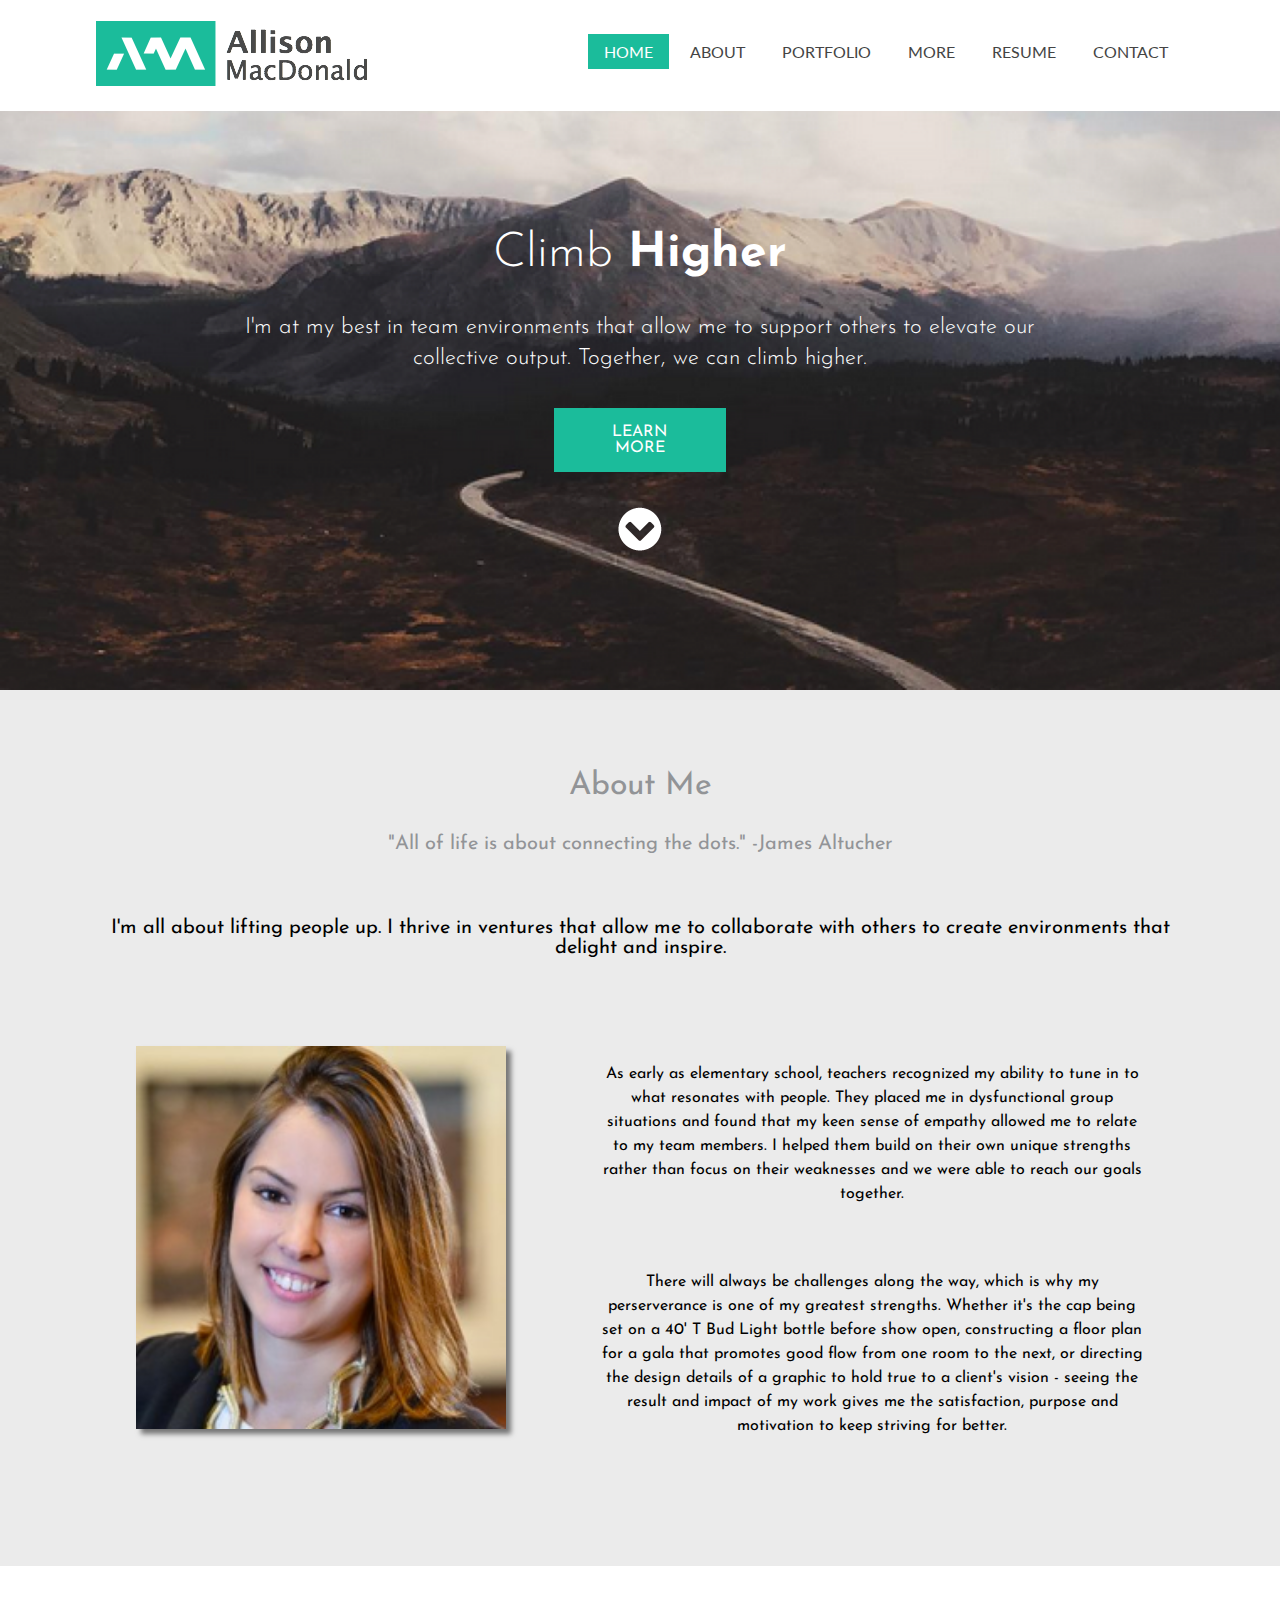
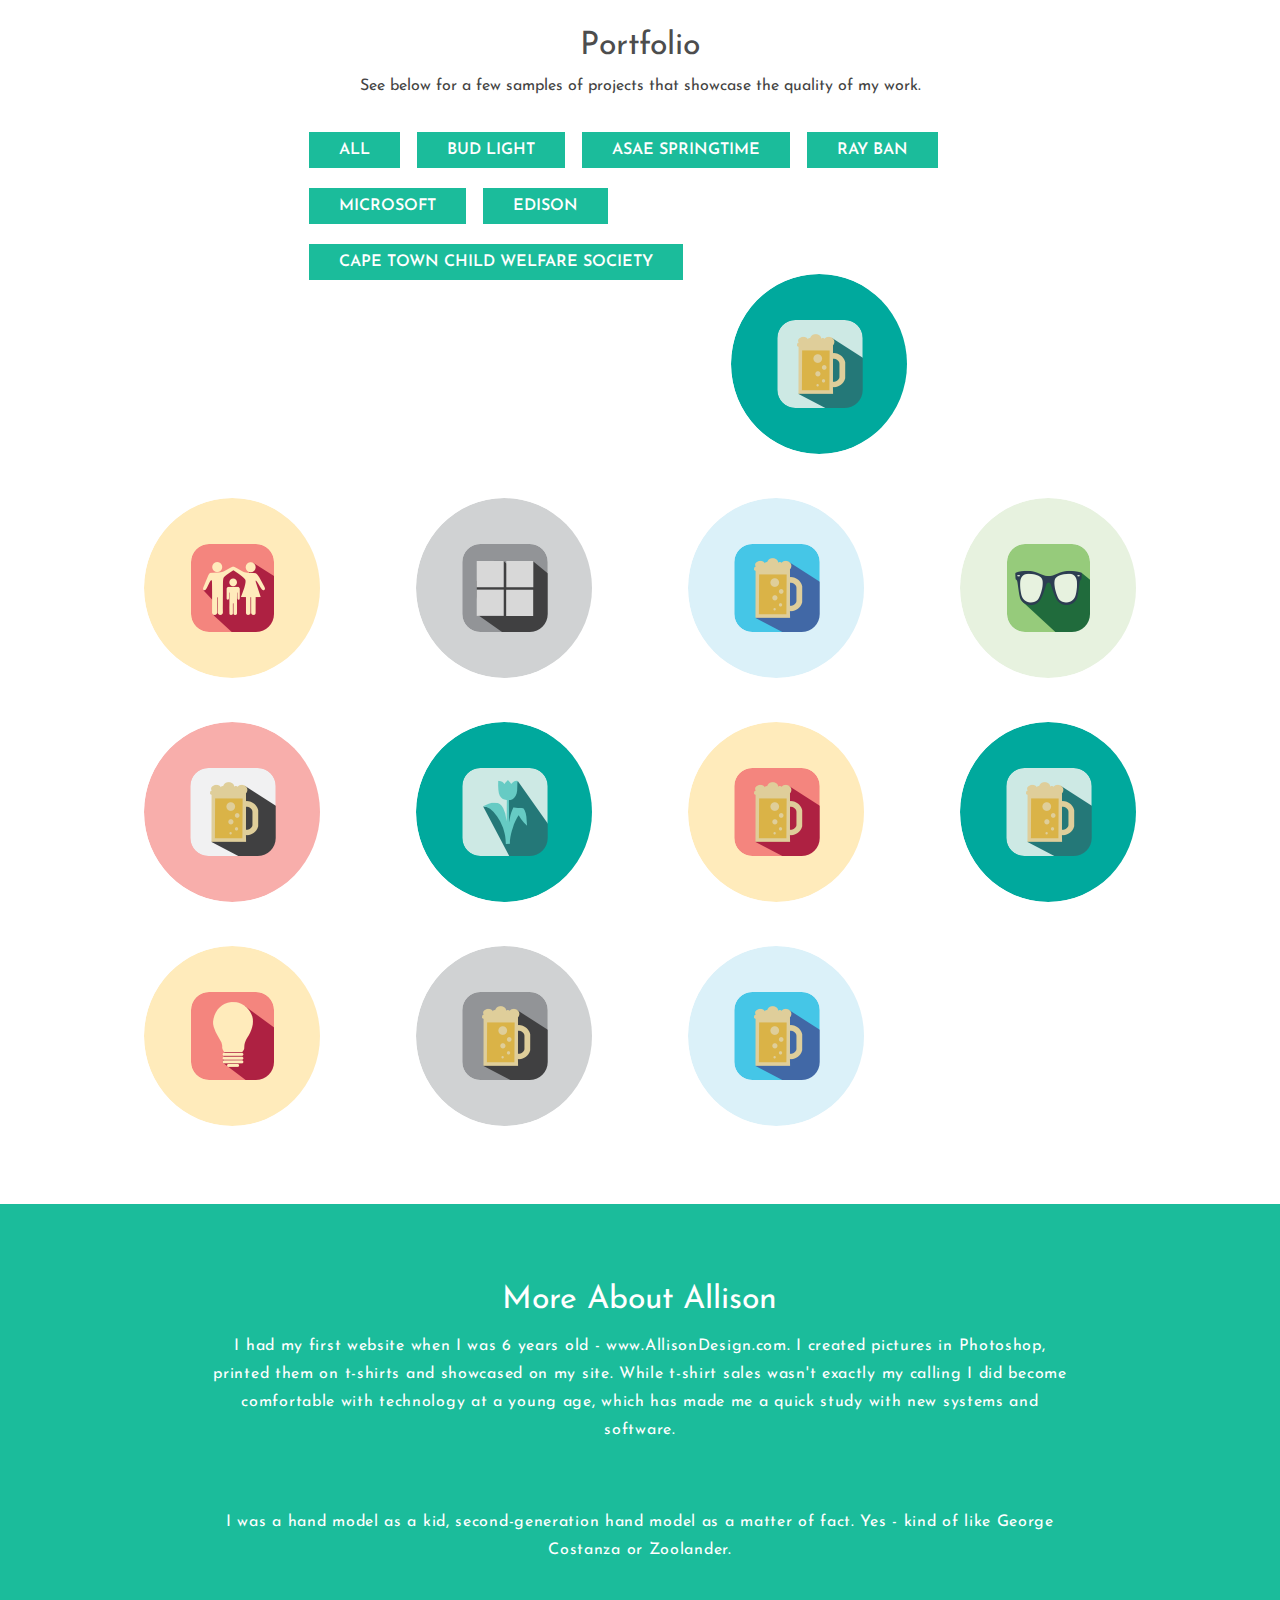
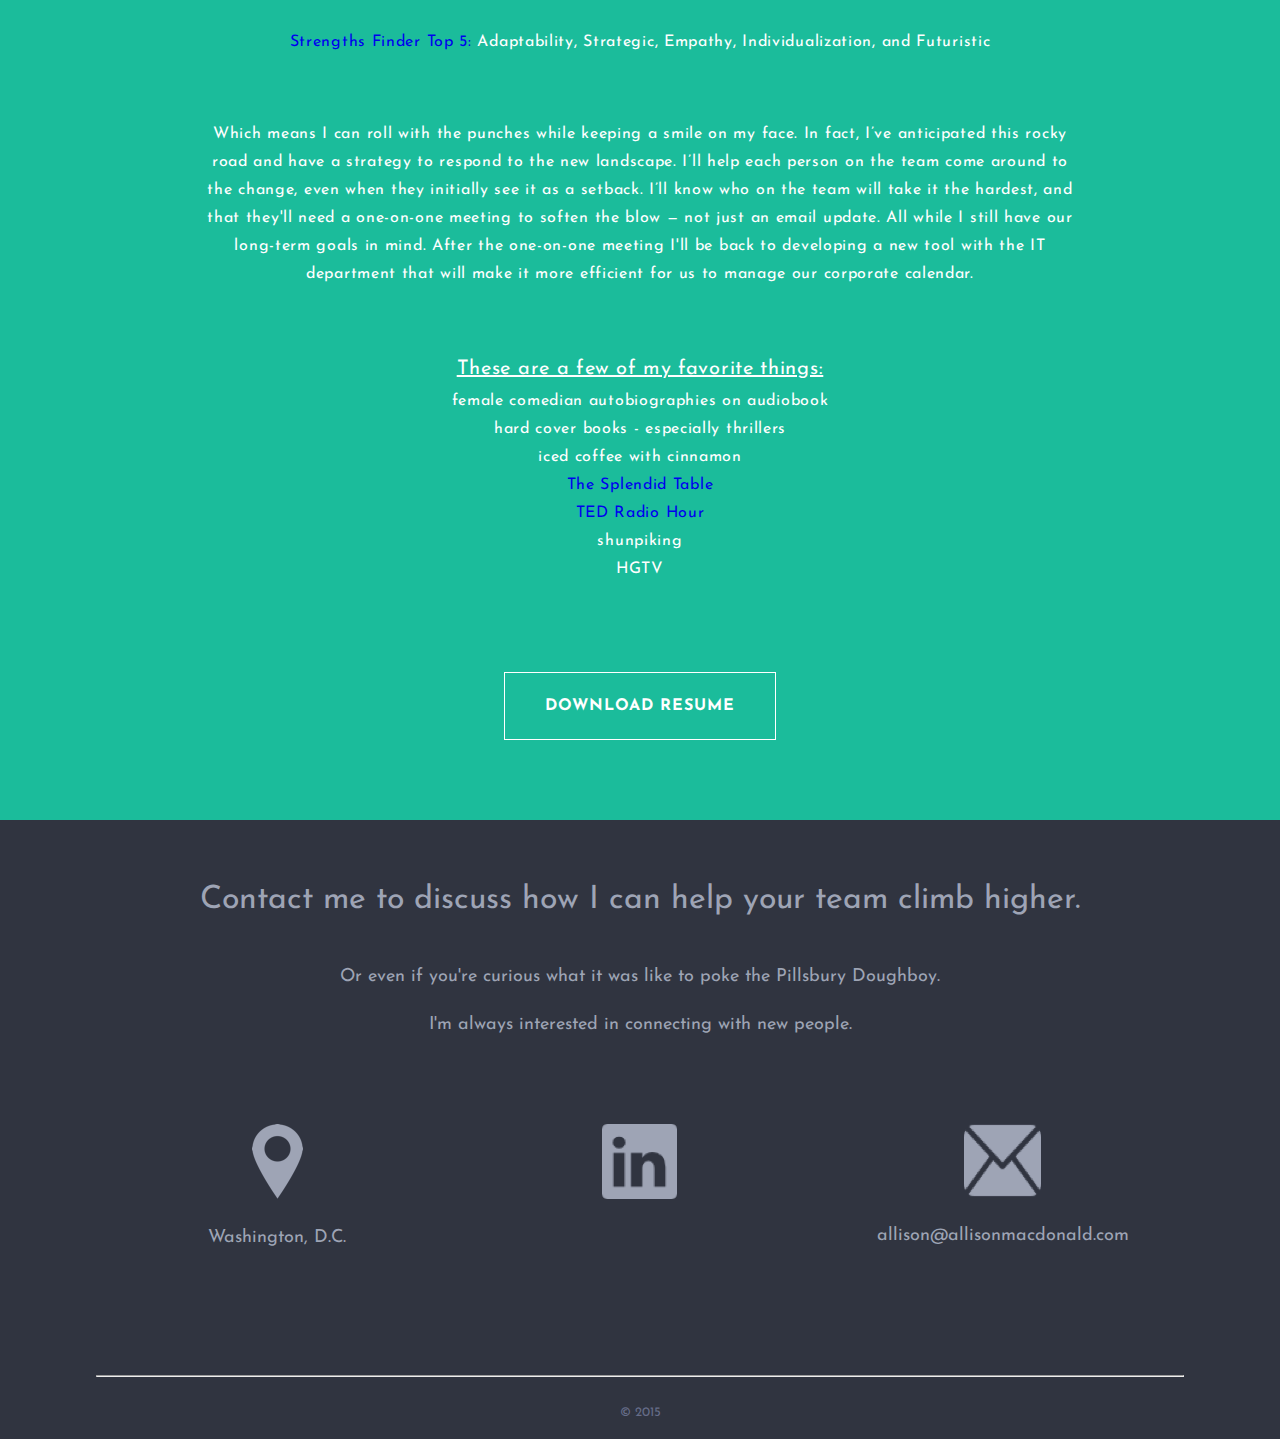
==== index.html @ f65bed4f "favicon" ====
<!-- changed index.html to home.html and created the index file, so you'll need to delete when you take off heroku -->




<!--A Design by W3layouts
Author: W3layout
Author URL: http://w3layouts.com
License: Creative Commons Attribution 3.0 Unported
License URL: http://creativecommons.org/licenses/by/3.0/
-->
<!DOCTYPE HTML>
<html>
<head>
<link rel='shortcut icon' href='favicon.ico' type='image/x-icon'/ >
<link href='https://fonts.googleapis.com/css?family=Josefin+Sans:100,300,400,700,900' rel='stylesheet' type='text/css'>
<link rel="icon" type="image/png" href="/favicon-32x32.png" sizes="32x32">
<link rel="icon" type="image/png" href="/android-chrome-192x192.png" sizes="192x192">
<link rel="icon" type="image/png" href="/favicon-96x96.png" sizes="96x96">
<link rel="icon" type="image/png" href="/favicon-16x16.png" sizes="16x16">

<link rel="manifest" href="/manifest.json">
<link rel="mask-icon" href="/safari-pinned-tab.svg" color="#1bbc9b">
<meta name="msapplication-TileColor" content="#da532c">
<meta name="msapplication-TileImage" content="/mstile-144x144.png">
<meta name="theme-color" content="#ffffff">
<title>Allison MacDonald</title>
<meta http-equiv="Content-Type" content="text/html; charset=utf-8" />
<meta name="viewport" content="width=device-width, initial-scale=1, maximum-scale=1">
<link href='http://fonts.googleapis.com/css?family=Lato:100,300,400,700,900' rel='stylesheet' type='text/css'>
<link href="css/style.css" rel="stylesheet" type="text/css" media="all" />
<link rel="stylesheet" type="text/css" href="css/imgeffect.css" />
<script src="js/jquery.min.js"></script>
<!-- start gallery Script -->
  <script type="text/javascript" src="js/jquery.easing.min.js"></script>
  <script type="text/javascript" src="js/jquery.mixitup.min.js"></script>
        <script type="text/javascript">
        $(function () {

          var filterList = {

            init: function () {

              // MixItUp plugin
              // http://mixitup.io
              $('#portfoliolist').mixitup({
                targetSelector: '.portfolio',
                filterSelector: '.filter',
                effects: ['fade'],
                easing: 'snap',
                // call the hover effect
                onMixEnd: filterList.hoverEffect()
              });

            },

            hoverEffect: function () {

              // Simple parallax effect
              $('#portfoliolist .portfolio').hover(
                function () {
                  $(this).find('.label').stop().animate({bottom: 0}, 200, 'easeOutQuad');
                  $(this).find('img').stop().animate({top: 0}, 500, 'easeOutQuad');
                },
                function () {
                  $(this).find('.label').stop().animate({bottom: 0}, 200, 'easeInQuad');
                  $(this).find('img').stop().animate({top: 0}, 300, 'easeOutQuad');
                }
              );

            }

          };

          // Run the show!
          filterList.init();


        });
        </script>
        <!-- Add fancyBox main JS and CSS files -->
        <script src="js/jquery.magnific-popup.js" type="text/javascript"></script>
        <link href="css/magnific-popup.css" rel="stylesheet" type="text/css">
            <script>
              $(document).ready(function() {
                $('.popup-with-zoom-anim').magnificPopup({
                  type: 'inline',
                  fixedContentPos: false,
                  fixedBgPos: true,
                  overflowY: 'auto',
                  closeBtnInside: true,
                  preloader: false,
                  midClick: true,
                  removalDelay: 300,
                  mainClass: 'my-mfp-zoom-in'
              });
            });
            </script>
        <script type="text/javascript" src="js/move-top.js"></script>
        <script type="text/javascript" src="js/easing.js"></script>
        <!-- end gallery -->

        <script type="text/javascript">
        jQuery(document).ready(function($) {
          $(".scroll").click(function(event){
            event.preventDefault();
            $('html,body').animate({scrollTop:$(this.hash).offset().top},1200);
          });
        });
      </script>
</head>

<body>
    <!-- start-header -->
        <div class="header_bg">
          <div class="wrap">
            <div class="header">
              <!-- start-logo -->
              <div class="logo">
                <a href="index.html"><img src="images/am_logo.png" alt="" /></a>
              </div>
              <!--end-logo -->
              <!-- start-nav -->
              <div class="nav">
                <ul>
                   <li class="active"><a href="#home" class="scroll">Home</a></li>
                   <li><a href="#about" class="scroll">About</a></li>
                   <li><a href="#portfolio" class="scroll">Portfolio</a></li>
                   <li><a href="#more" class="scroll">More</a></li>
                   <li><a href="#resume" class="scroll">Resume</a></li>
                   <li><a href="#contact" class="scroll">Contact</a></li>
                 <div class="clear"> </div>
                 </ul>
              </div>
              <!-- end-nav -->
              <div class="clear"> </div>
            </div>
          </div>
        </div>
    <!-- end-header -->

    <!-- start slider -->
<div class="slider_bg">
    <div class="wrap">
        <!-- start-da-slider -->
            <div class="da-slide">
                <h2><span>Climb </span>Higher</h2>
                  <p>I'm at my best in team environments that allow me to support others to elevate our collective output.  Together, we can climb higher.</p>
                  <a href="#about" class="da-link scroll">Learn  more</a>
                  <a href="#about" class="scroll"><span class="da-img"> </span> </a>
                </div>
        <!-- //End-da-slider -->
    </div>
</div>
<!-- end-slider -->

<!-- start-about -->



<div class="about" id="about">
  <div class="wrap">
    <h2>About Me</h2>
    <p><span id="james_quote">"All of life is about connecting the dots." -James Altucher</span></p>
    <p><span id="my_quote">I'm all about lifting people up.  I thrive in ventures that allow me to collaborate with others to create environments that delight and inspire.</span></p>

    <div class="row">

      <div class="about_col">
          <img src="images/allison_headshot.png" class="post-person" style="box-shadow: 5px 5px 5px 0px rgba(0,0,0,0.50);">
      </div>

      <div class="wide_about_col">
          <p>As early as elementary school, teachers recognized my ability to tune in to what resonates with people.  They placed me in dysfunctional group situations and found that my keen sense of empathy allowed me to relate to my team members. I helped them build on their own unique strengths rather than focus on their weaknesses and we were able to reach our goals together.</p>
          <p>There will always be challenges along the way, which is why my perserverance is one of my greatest strengths.  Whether it's the cap being set on a 40' T Bud Light bottle before show open, constructing a floor plan for a gala that promotes good flow from one room to the next, or directing the design details of a graphic to hold true to a client's vision - seeing the result and impact of my work gives me the satisfaction, purpose and motivation to keep striving for better.</p>
      </div>

    </div>

    <div class="clear"></div>
  </div>
</div>
<!-- end-about -->

<!-- start portfolio-->
  <div class="wrap" id="portfolio">
        <div class="main">
          <!-- start gallery  -->
          <div class="gallery1">
          <!--start-mfp -->
            <div id="small-dialog1" class="mfp-hide">
              <div class="pop_up">
                <h2>Whatever, USA - Crested Butte, CO</h2>
                <iframe class="video" width="560" height="315" src="https://www.youtube.com/embed/h-xl6UUszos" frameborder="0" allowfullscreen></iframe></br>
                <p class="para">As the lead Account Manager on the project, I directed an internal team of more than 10 members ranging from design, CAD detailing, graphics detailing, graphics production, fabrication, props, transportation, production management, account management and project management. With a budget of $2M, a labor crew of more than 50 and less than 3 days of install time we built the town of "Whatever USA" in Crested Butte, CO.</p>
              </div>
            </div>

            <div id="small-dialog2" class="mfp-hide">
              <div class="pop_up">
                <h2>Cape Town Child Welfare Society - Cape Town, South Africa</h2>
                <img src="images/photo12_capetown.jpg" alt=""/>
                <p class="para">While assigned to the Community Development department, I saw that a decline in donor retention had caused such a significant lack of funding they’d shut down some of their most valuable programs.  Many donors complained they weren’t informed about where their money went.  I requested to be assigned to both Marketing & Funding and Community Development to help solve this problem.  Within my 3 month term, I facilitated the design and implementation of a quarterly newsletter featuring stories about current programs, quotes from community members and profiles of employees.</p>
              </div>
            </div>

            <div id="small-dialog3" class="mfp-hide">
              <div class="pop_up">
                <h2>Microsoft Worldwide Partner Conference - The Newseum, Washington, D.C.</h2>
                <img src="images/photo9_microsoft.jpg" alt=""/>
                <p class="para"></p>
              </div>
            </div>

            <div id="small-dialog4" class="mfp-hide">
              <div class="pop_up">
                <h2>Whatever, USA - Crested Butte, CO</h2>
                <img src="images/photo_1.jpg" alt=""/>
                <p class="para">Two weeks prior to the event, the Hargrove team and crew arrived to build our scenery—everything from a 40’ T Bud Light bottle to a 16’ T neon lit boom box.  We soon learned the entire project was in jeopardy as the board of the town hadn’t approved hosting the event.  I partnered with our client to compose a Life Safety and Operations Plan, which the board ultimately cited as the main reason they voted in favor and the show went on.</p>
              </div>
            </div>

            <div id="small-dialog5" class="mfp-hide">
              <div class="pop_up">
                <h2>Ray Ban REMIX - Gansevoort Plaza, New York, NY</h2>
                <img src="images/photo8_rayban.jpg" alt=""/>
                <p class="para"></p>
              </div>
            </div>

            <div id="small-dialog6" class="mfp-hide">
              <div class="pop_up">
                <h2>House of Whatever Super Bowl - Phoenix, AZ</h2>
                <img src="images/photo2_BLSB.jpg" alt=""/>
                <p class="para">We transformed this abandoned parking lot into a playground for adults sponsored by Bud Light.  Over the course of three days, this space held 49 different experiences from concerts, to painting sessions with Shaquille O’Neal, to a Super Fry station where Super Heroes made fried Oreos.  I managed the team responsible for ensuring we met the strict permitting requirements surrounding the Super Bowl.  We were one of the only setups in the area that didn’t get shut down due to permitting issues.</p>
              </div>
            </div>

            <div id="small-dialog7" class="mfp-hide">
              <div class="pop_up">
                <h2>ASAE Springtime - Walter E. Washington Convention Center, Washington, D.C.</h2>
                <img src="images/photo10_atlanta.jpg" alt=""/>
                <p class="para">I’ve honed my ability to handle multiple projects and competing deadlines.  Showcased here is the build I managed for the Atlanta Tourism Bureau, 1 of 4 exhibits I managed at this tradeshow.</p>
              </div>
            </div>

            <div id="small-dialog8" class="mfp-hide">
              <div class="pop_up">
                <h2>Whatever, USA 2.0 - Catalina Island, CA</h2>
                <iframe class="video" width="560" height="315" src="https://www.youtube.com/embed/s-2E84ZQhJo" frameborder="0" allowfullscreen></iframe>
              </div>
            </div>

            <div id="small-dialog9" class="mfp-hide">
              <div class="pop_up">
                <h2>House of Whatever Super Bowl - Phoenix, AZ</h2>
                <img src="images/photo3_BLSB.jpg" alt=""/>
                <p class="para">In less than 24 hours, we rebuilt the entire space that the Kongos and Nikki Minaj performed on during the first night, for Diplo to perform the next night.</p>
              </div>
            </div>

            <div id="small-dialog10" class="mfp-hide">
              <div class="pop_up">
                <h2>Edison Powering the People Conference - The Newseum, Washington, D.C.</h2>
                <img src="images/photo11_edison.jpg" alt=""/>
                <p class="para"></p>
              </div>
            </div>

            <div id="small-dialog11" class="mfp-hide">
              <div class="pop_up">
                <h2>House of Whatever Tour</h2>
                <img src="images/photo5.png" alt=""/>
                <p class="para">We repurposed some of the elements from the House of Whatever into a scalable pop-up activation that could meet millennials at places they gravitate toward.  This set toured to Stagecoach, Hangouts Festival, CMA Festival, X Games, EDC New York, EDC Vegas and Lollapalooza.  At each stop, the pop-up was re-branded to keep in line with the Festival’s requirements and theme.</p>
              </div>
            </div>

            <div id="small-dialog12" class="mfp-hide">
              <div class="pop_up">
                <h2>Whatever, USA 2.0 - Catalina Island, CA</h2>
                <img src="images/photo7_WUSA.jpg" alt=""/>
                <p class="para"></p>
              </div>
            </div>


          <!--end-mfp -->
      <!-- start-content -->
      <div class="gallery">
          <div class="clear"> </div>
          <div class="container">
            <h2>Portfolio</h2>
            <p>See below for a few samples of projects that showcase the quality of my work.</p>
          <ul id="filters" class="clearfix">
            <li><span class="filter active" data-filter="bud asae ray micro edi cape">All</span></li>
            <li><span class="filter" data-filter="bud">Bud Light</span></li>
            <li><span class="filter" data-filter="asae">ASAE Springtime</span></li>
            <li><span class="filter" data-filter="ray">Ray Ban</span></li>
            <li><span class="filter" data-filter="micro">Microsoft</span></li>
            <li><span class="filter" data-filter="edi">Edison</span></li>
            <li><span class="filter" data-filter="cape">Cape Town Child Welfare Society</span></li>
          </ul>
      <div id="portfoliolist">

      <div class="portfolio bud" data-cat="bud">
        <div class="portfolio-wrapper">
          <a class="popup-with-zoom-anim" href="#small-dialog1">
            <ul class="ch-grid">
              <li>
                <div class="ch-item ch-img-1">
                  <div class="ch-info">
                    <img src="images/zoom-white.png"/>
                    <h3>Bud Light</h3>
                    <p><a href="#"><!-- couple put something here --></a></p>
                  </div>
                </div>
              </li>
            </ul>
          </a>
        </div>
      </div>

      <div class="portfolio cape" data-cat="cape">
        <div class="portfolio-wrapper">
          <a class="popup-with-zoom-anim" href="#small-dialog2">
            <ul class="ch-grid">
              <li>
                <div class="ch-item ch-img-2">
                  <div class="ch-info">
                    <img src="images/zoom-white.png"/>
                    <h3>Cape Town CWS</h3>
                    <p><a href="#"></a></p>
                  </div>
                </div>
              </li>
            </ul>
          </a>
        </div>
      </div>

      <div class="hide">
        <div class="portfolio micro" data-cat="micro">
          <div class="portfolio-wrapper">
            <a class="popup-with-zoom-anim" href="#small-dialog3">
              <ul class="ch-grid">
                <li>
                  <div class="ch-item ch-img-3">
                    <div class="ch-info">
                      <img src="images/zoom-white.png"/>
                      <h3>Microsoft</h3>
                      <p><a href="#"></a></p>
                    </div>
                  </div>
                </li>
              </ul>
            </a>
          </div>
        </div>
      </div>

      <div class="portfolio bud" data-cat="bud">
        <div class="portfolio-wrapper">
          <a class="popup-with-zoom-anim" href="#small-dialog4">
            <ul class="ch-grid">
              <li>
                <div class="ch-item ch-img-4">
                  <div class="ch-info">
                    <img src="images/zoom-white.png"/>
                    <h3>Bud Light</h3>
                    <p><a href="#"></a></p>
                  </div>
                </div>
              </li>
            </ul>
          </a>
        </div>
      </div>

      <div class="hide">
        <div class="portfolio ray" data-cat="ray">
          <div class="portfolio-wrapper">
            <a class="popup-with-zoom-anim" href="#small-dialog5">
              <ul class="ch-grid">
                <li>
                  <div class="ch-item ch-img-5">
                    <div class="ch-info">
                      <img src="images/zoom-white.png"/>
                      <h3>Ray Ban</h3>
                      <p><a href="#"></a></p>
                    </div>
                  </div>
                </li>
              </ul>
            </a>
          </div>
        </div>
      </div>

      <div class="hide">
        <div class="portfolio bud" data-cat="bud">
          <div class="portfolio-wrapper">
            <a class="popup-with-zoom-anim" href="#small-dialog6">
              <ul class="ch-grid">
                <li>
                  <div class="ch-item ch-img-6">
                    <div class="ch-info">
                      <img src="images/zoom-white.png"/>
                      <h3>Bud Light</h3>
                      <p><a href="#"></a></p>
                    </div>
                  </div>
                </li>
              </ul>
            </a>
          </div>
        </div>
      </div>

      <div>
        <div class="portfolio asae" data-cat="asae">
          <div class="portfolio-wrapper">
            <a class="popup-with-zoom-anim" href="#small-dialog7">
              <ul class="ch-grid">
                <li>
                  <div class="ch-item ch-img-7">
                    <div class="ch-info">
                      <img src="images/zoom-white.png"/>
                      <h3>ASAE Springtime</h3>
                      <p><a href="#"></a></p>
                    </div>
                  </div>
                </li>
              </ul>
            </a>
          </div>
        </div>
      </div>

      <div>
        <div class="portfolio bud" data-cat="bud" id="hide">
          <div class="portfolio-wrapper">
            <a class="popup-with-zoom-anim" href="#small-dialog8">
              <ul class="ch-grid">
                <li>
                  <div class="ch-item ch-img-8">
                    <div class="ch-info">
                      <img src="images/zoom-white.png"/>
                      <h3>Bud Light</h3>
                      <p><a href="#"></a></p>
                    </div>
                  </div>
                </li>
              </ul>
            </a>
          </div>
        </div>
      </div>

      <div class="portfolio bud" data-cat="bud">
        <div class="portfolio-wrapper">
          <a class="popup-with-zoom-anim" href="#small-dialog9">
            <ul class="ch-grid">
              <li>
                <div class="ch-item ch-img-1">
                  <div class="ch-info">
                    <img src="images/zoom-white.png"/>
                    <h3>Bud Light</h3>
                    <p><a href="#"></a></p>
                  </div>
                </div>
              </li>
            </ul>
          </a>
        </div>
      </div>

      <div class="portfolio edi" data-cat="edi">
        <div class="portfolio-wrapper">
          <a class="popup-with-zoom-anim" href="#small-dialog10">
            <ul class="ch-grid">
              <li>
                <div class="ch-item ch-img-10">
                  <div class="ch-info">
                    <img src="images/zoom-white.png"/>
                    <h3>Edison</h3>
                    <p><a href="#"></a></p>
                  </div>
                </div>
              </li>
            </ul>
          </a>
        </div>
      </div>

      <div class="hide">
        <div class="portfolio bud" data-cat="bud">
          <div class="portfolio-wrapper">
            <a class="popup-with-zoom-anim" href="#small-dialog11">
              <ul class="ch-grid">
                <li>
                  <div class="ch-item ch-img-11">
                    <div class="ch-info">
                      <img src="images/zoom-white.png"/>
                      <h3>Bud Light</h3>
                      <p><a href="#"></a></p>
                    </div>
                  </div>
                </li>
              </ul>
            </a>
          </div>
        </div>
      </div>

      <div class="portfolio bud" data-cat="bud">
        <div class="portfolio-wrapper">
          <a class="popup-with-zoom-anim" href="#small-dialog12">
            <ul class="ch-grid">
              <li>
                <div class="ch-item ch-img-4">
                  <div class="ch-info">
                    <img src="images/zoom-white.png"/>
                    <h3>Bud Light</h3>
                    <p><a href="#"></a></p>
                  </div>
                </div>
              </li>
            </ul>
          </a>
        </div>
      </div>

    </div>
  </div><!-- container -->
  <script type="text/javascript" src="js/fliplightbox.min.js"></script>
  <script type="text/javascript">$('body').flipLightBox()</script>
  <div class="clear"> </div>
  </div>
  </div>
  </div>
</div>
<!-- End-gallery -->

<!-- Start More -->



<!-- end More -->

<!-- start resume -->
<div class="resume" id="more">
  <div class="wrap">
    <div class="more">
      <h2>More About Allison</h2>
      <p>I had my first website when I was 6 years old - www.AllisonDesign.com.  I created pictures in Photoshop, printed them on t-shirts and showcased on my site.  While t-shirt sales wasn't exactly my calling I did become comfortable with technology at a young age, which has made me a quick study with new systems and software.</p>

      <p>I was a hand model as a kid, second-generation hand model as a matter of fact.  Yes - kind of like George Costanza or Zoolander.</p>

      <p><a href="http://www.strengthsfinder.com/home.aspx" target="_blank">Strengths Finder Top 5:</a> Adaptability, Strategic, Empathy, Individualization, and Futuristic</p>

      <p>Which means I can roll with the punches while keeping a smile on my face.  In fact, I’ve anticipated this rocky road and have a strategy to respond to the new landscape.  I’ll help each person on the team come around to the change, even when they initially see it as a setback.  I’ll know who on the team will take it the hardest, and that they'll need a one-on-one meeting to soften the blow — not just an email update.  All while I still have our long-term goals in mind.  After the one-on-one meeting I'll be back to developing a new tool with the IT department that will make it more efficient for us to manage our corporate calendar.</p>

      <p><span class="resume_blurb">These are a few of my favorite things:</span></br>
        female comedian autobiographies on audiobook</br>
        hard cover books - especially thrillers</br>
        iced coffee with cinnamon</br>
        <a href="http://www.splendidtable.org/" target="_blank">The Splendid Table</a></br>
        <a href="http://www.npr.org/programs/ted-radio-hour/" target="_blank">TED Radio Hour</a></br>
        shunpiking</br>
        HGTV</p>

    </div>

    <div class="about-grids">

      <div class="clear"> </div>

      <a href="images/AllisonMacDonaldResume.pdf" id="resume" target="_blank" class="ignite-btn">Download Resume</a>
    </div>
  </div>
</div>
<!-- end resume -->



<!-- start contact -->
<div class="contact" id="contact">
  <div class="wrap">
    <h2>Contact me to discuss how I can help your team climb higher.</h2>
    <p>Or even if you're curious what it was like to poke the Pillsbury Doughboy.</p><p>I'm always interested in connecting with new people.</p>

    <div class="row">

      <div class="custom_col">
          <img src="images/contact_icon1.png" class="contact-icons">
          <p>Washington, D.C.</p>
      </div>

      <div class="custom_col">
          <a href="https://www.linkedin.com/in/allisonhuntermacdonald/" target="_blank"><img src="images/contact_icon2.png" class="contact-icons"></a>
      </div>

      <div class="custom_col">
          <img src="images/contact_icon3.png" class="contact-icons">
          <p>allison@allisonmacdonald.com</p>
      </div>

    </div>

    <div class="clear"></div>

    <hr style="color: #666D89;">

    </br>

  </div>
</div>
 <!-- end contact -->

    <!-- start footer -->
     <div class="footer-bottom">
      <div class="wrap">
        <div class="copy">
        <p class="copy">&#169 2015 <!-- Template by  <a href="http://w3layouts.com" target="_blank">w3layouts</a> --> </p>
    </div>
    <script type="text/javascript">
              $(document).ready(function() {

                var defaults = {
                    containerID: 'toTop', // fading element id
                  containerHoverID: 'toTopHover', // fading element hover id
                  scrollSpeed: 1200,
                  easingType: 'linear'
                };


                $().UItoTop({ easingType: 'easeOutQuart' });

              });
            </script>
     <a href="#" id="toTop" style="display: block;"><span id="toTopHover" style="opacity: 1;"> </span></a>
     <script src="js/jquery.scrollTo.js"></script>
    </div>
  </div>
</body>
</html>
---- css/style.css ----
/*
Author: W3layout
Author URL: http://w3layouts.com
License: Creative Commons Attribution 3.0 Unported
License URL: http://creativecommons.org/licenses/by/3.0/
*/
/* reset */
html,body,div,span,applet,object,iframe,h1,h2,h3,h4,h5,h6,p,blockquote,pre,a,abbr,acronym,address,big,cite,code,del,dfn,em,img,ins,kbd,q,s,samp,small,strike,strong,sub,sup,tt,var,b,u,i,dl,dt,dd,ol,nav ul,nav li,fieldset,form,label,legend,table,caption,tbody,tfoot,thead,tr,th,td,article,aside,canvas,details,embed,figure,figcaption,footer,header,hgroup,menu,nav,output,ruby,section,summary,time,mark,audio,video{margin:0;padding:0;border:0;font-size:100%;font:inherit;vertical-align:baseline;}
article, aside, details, figcaption, figure,footer, header, hgroup, menu, nav, section {display: block;}
ol,ul{list-style:none;margin:0;padding:0;}
blockquote,q{quotes:none;}
blockquote:before,blockquote:after,q:before,q:after{content:'';content:none;}
table{border-collapse:collapse;border-spacing:0;}
/* start editing from here */
a{text-decoration:none;}
.txt-rt{text-align:right;}/* text align right */
.txt-lt{text-align:left;}/* text align left */
.txt-center{text-align:center;}/* text align center */
.float-rt{float:right;}/* float right */
.float-lt{float:left;}/* float left */
.clear{clear:both;}/* clear float */
.pos-relative{position:relative;}/* Position Relative */
.pos-absolute{position:absolute;}/* Position Absolute */
.vertical-base{	vertical-align:baseline;}/* vertical align baseline */
.vertical-top{	vertical-align:top;}/* vertical align top */
.underline{	padding-bottom:5px;	border-bottom: 1px solid #eee; margin:0 0 20px 0;}/* Add 5px bottom padding and a underline */
nav.vertical ul li{	display:block;}/* vertical menu */
nav.horizontal ul li{	display: inline-block;}/* horizontal menu */
img{max-width:100%;}
/*end reset*/
body {
	font-family: 'Josefin Sans', sans-serif;
	font-size: 100%;
	background: #ffffff;
}
.wrap
{
	width:70%;
	margin: 0 auto;
}
/* start header */
.header{
	padding: 1.3em 0em;
}
.logo{
	float: left;
}
.logo a {
	display: block;
}
/******start-nav********/
.nav {
	float: right;
	margin-top: 0.82em;
}
.nav > ul > li {
  	display:inline-block;
}
.nav > ul > li.active a{
	color: #ffffff;
	background: #1bbc9b;
}
.nav > ul > li > a {
	font-family: 'Lato', sans-serif;
	text-transform: uppercase;
	display: block;
	font-size: 1em;
	color: #444;
	padding: 0.5em 1em;
	-webkit-transition: 0.9s;
	-moz-transition: 0.9s;
	-o-transition: 0.9s;
	transition: 0.9s;
}
.nav > ul > li > a:hover {
	color: #ffffff;
	background: #1bbc9b;
}

/* button for downloading resume*/
.ignite-btn {
	display: inline-block;
	padding: 25px 40px;
	color: #fff;
	border: solid 1px #fff;
	text-transform: uppercase;
	font-weight: bold;
	letter-spacing: 1px;
	margin-top: 25px;
}

.ignite-btn:hover, .ignite-btn:focus {
	color: #242830;
	border: solid 1px #242830;
}


/* custom column used in contact */
.custom_col {
	width: 33.33%;
	margin:	auto;
	float: left;
	padding-top: 90px;
	padding-bottom: 120px;
}

.wide_col {
	width: 66.66%;
	margin: auto;
	float: right;
	padding-top: 90px;
	padding-bottom: 120px;
}

.about_col {
	width: 34%;
	margin:	auto;
	float: left;
	padding-top: 40px;
	padding-bottom: 0px;
	padding-left: 40px;
}

.wide_about_col {
	width: 50%;
	margin: auto;
	float: right;
	padding-top: 40px;
	padding-bottom: 0px;
	padding-right: 40px;
	line-height: 1.5;
}

#james_quote {
	font-size: 20px;
	color: #929497;
}

#my_quote {
	font-size: 20px;
	color: #000;
}

.contact-icons {
	max-width: 100%;
	margin:	auto;
	display: block;
}

/************end-nav***********/
/* start slider */
.slider_bg{
	background:  url('../images/mountain_road.png') no-repeat;
	background-size: 100% 100%;
}
.da-slide {
	padding: 11% 0%;
}
.da-slide h2 {
	color: #FFF;
	font-size: 3em;
	font-weight: 700;
	z-index: 10;
	text-align: center;
}
.da-slide h2 span {
	font-size: 1em;
	font-weight: 300;
}
.da-slide p {
	color: #FFF;
	font-size: 1.4em;
	text-align: center;
	margin: 1.5em auto;
	width: 77%;
	font-weight: 300;
	line-height: 1.4em;
}
.da-slide .da-link {
	background-color: #1BBC9B;
	display: block;
	color: #FFF;
	font-size: 1em;
	text-transform: uppercase;
	margin: 0 auto;
	width: 10%;
	text-align: center;
	padding: 1em 2em;
}
.da-slide .da-link:hover
{
	background:#01CAA1;
}
.da-img{
	width: 50px;
	height: 50px;
	display: block;
	margin: 2em auto 1em;
	background: url(../images/buttonimg.png);
	-webkit-transition: all 0.4s ease-in-out;
	-moz-transition: all 0.4s ease-in-out;
	-o-transition: all 0.4s ease-in-out;
	-ms-transition: all 0.4s ease-in-out;
	transition: all 0.4s ease-in-out;
}
.da-img:hover{
	width: 50px;
	height: 50px;
	display: block;
	background: url(../images/buttonimgh.png);
}
/* start main_btm */
.container h2{
	color:#4D4D4D;
	font-size: 2em;
	padding-bottom: 0.5em;
	text-align: center;
}
.container p{
	color:#444444;
	font-size: 1em;
	padding-bottom: 1em;
	text-align: center;
}
.main_btm {
	margin-top: 4%;
	display: block;
}
/*---start-gallery-----*/
.gallery{
	margin-top: 4% 0%;
}
.gallery1 {
	padding: 4em 0em;
}
.container {
	position: relative;
	-webkit-transition: all 1s ease;
	-moz-transition: all 1s ease;
	-o-transition: all 1s ease;
	transition: all 1s ease;
}
#filters {
	margin: 2% auto;
	padding: 0;
	list-style: none;
	width: 62%;
}
#filters li {
	float:left;
	margin-left: 17px;
	margin-bottom: 20px;
}
#filters li span {
	display: block;
	padding: 10px 30px;
	text-decoration: none;
	color: #fff;
	background:#1BBC9B;
	cursor: aboutinter;
	text-transform:uppercase;
	font-weight: 600;
}
#filters li span:hover
{
	background:#01CAA1;
}
#filters li span.active {
	background:#1BBC9B;
	color:#fff;
}
#portfoliolist .portfolio {
	-webkit-box-sizing: border-box;
	-moz-box-sizing: border-box;
	-o-box-sizing: border-box;
	width: 19%;
	margin: 0% 3%;
	display: none;
	float: left;
}
.portfolio-wrapper {
	overflow:hidden;
	position: relative !important;
	cursor:pointer;
}
.portfolio img {
	max-width:100%;
	position: relative;
	opacity: 5;
	transition: all 300ms!important;
	-webkit-transition: all 300ms!important;
	-moz-transition: all 300ms!important;
}

/******** resume style *********/
.resume {
	background: #1BBC9B;
	text-align:center;
	padding: 5em 0em;
}
.resume h2{
	color:#fff;
	font-size:2em;
	padding-bottom: 0.5em;
}
.resume p{
	color:#fff;
	font-size:1em;
	padding-bottom: 4em;
	letter-spacing: .7px;
	line-height: 1.75;
}

.resume_blurb {
	font-size: 20px;
	text-decoration: underline;
}

.more {
	width: 80%;
	margin: auto;
}

/**********about-style**********/
.grid{
	position: relative;
}
.social {
	position: absolute;
	-o-transition-duration: 1s;
	-moz-transition-duration: 1s;
	-webkit-transition: -webkit-transform 1s;
	text-align: center;
	left: 21%;
	top: 22%;
}
.social ul li{
	float: left;
}
.social ul{
	background: rgba(27,188,155, 1);
	padding: 0.5em 0.5em 0.5em 0.5em;
	border-radius: 2px;
}
.social ul li a{
	height: 38px;
	width: 40px;
	display:inline-block;
}
.sharefacebook{
	background: url(../images/social-icons.png) no-repeat -44px 0px ;
}
.sharetwitter{
	background: url(../images/social-icons.png) no-repeat -83px 0px;
}
.sharetgoogle{
	background: url(../images/social-icons.png) no-repeat -123px 0px;
}
.sharedrible{
	background: url(../images/social-icons.png) no-repeat 0px 0px;
}
.about
{
	background: #EBEBEB;
	text-align:center;
	padding: 5em 0em;
}
.about h2{
	color:#929497;
	font-size:2em;
	padding-bottom: 0.5em;
}
.about p{
	color:#000;
	font-size:1em;
	padding-bottom: 3em;
	padding-top: 1em;
}
.about-grids
{
	width:100%;
	margin: 0 auto;
}
.grid
{
	width: 28%;
	margin: auto;
	background: #FFF;
}
.dc_zoom_css span.roll_css6:hover {
	opacity: 0.9;
	-o-transition-duration: 1s;
	-moz-transition-duration: 1s;
	-webkit-transition: -webkit-transform 1s;
}
.dc_zoom_css span.roll_css6 {
	-o-transition-duration: 1s;
	-moz-transition-duration: 1s;
	-webkit-transition: -webkit-transform 1s;
	height: 100%;
	opacity: 0;
	position: absolute;
	width: 100%;
}
.dc_zoom_css span.roll_css6 img:hover {
	opacity:1;
}
.post-person{
	width:100%;
}
.grid:nth-child(3)
{
	margin-right: 0%;
}
.desc h3{
	color: #292828;
	font-size: 1.4em;
	margin-top: 15px;
}
.desc p:nth-child(2)
{
	color:#444444;
	font-size:1.1em;
	font-style: italic;
	margin: 5px 25px 9px 25px;
	padding: 0;
}
.desc p:nth-child(3)
{
	color:#444444;
	font-size:1.02em;
	text-align: left;
	padding: 1em 1em 2em 1em;
	line-height: 1.9em;
}
/**********end-about-style**********/

/***********  Contact Form  *************/
.col{
	display: block;
	float:left;
	margin: 4% 0 4% 1.6%;
}
.col:first-child{
	margin-left:0;
}
.span_2_of_3 {
	width: 66.1%;
}
.span_1_of_3 {
	width: 32.2%;
}
.contact {
	background: #303440;
}
.contact-form{
	padding-bottom:30px;
}
.contact-form div{
	padding:5px 0 15px;
}
.contact h2{
	color:#9EA4B5;
	font-size:2em;
	padding: 2em 0em 0.7em 0em;
	text-align: center;
}
.contact h4{
	color:#9EA4B5;
	font-size:1em;
	text-align: center;
}
.contact p {
	color: #9EA4B5;
	text-align: center;
	margin-top: 30px;
	font-size: 18px;
}
.contact h5{
	color:#444;
	font-size:1em;
	padding-bottom: 2em;
}
.contact-form input[type="text"],.contact-form textarea{
	padding: 15px;
	display: block;
	width: 43%;
	background:#fff;
	outline: none;
	color:#888282;
	font-size: 0.8125em;
	-webkit-appearance: none;
	float:left;
	margin-right: 2em;
	font-family: 'Lato', sans-serif;
	font-style: italic;
	border: 2px solid #CACACA;
}
.contact-form input[type="text"]:nth-child(2)
{
	margin-right: 0em;
}
.contact-form textarea{
	padding: 15px;
	display: block;
	width: 94%;
	background:#fff;
	border: none;
	outline: none;
	color:#888282;
	font-size: 0.8125em;
	-webkit-appearance: none;
	font-style: italic;
	border:2px solid #CACACA;
	margin-bottom: 2em;
}
.contact-form textarea{
	resize:none;
	height:180px;
}
.contact-form form input[type="submit"]
{
	font-family: 'Lato', sans-serif;
	color:#fff;
	padding: 0.8em 1.5em;
	background: #1BBC9B;
	border:1px solid #1BBC9B;
	display: block;
	-webkit-transition: all 0.3s ease-out;
	-moz-transition: all 0.3s ease-out;
	-ms-transition: all 0.3s ease-out;
	-o-transition: all 0.3s ease-out;
	transition: all 0.3s ease-out;
	cursor: pointer;
	font-size: 1em;
	outline: none;
	text-transform: uppercase;
	float: right;
	margin-right: 2%;
}
.company_address p{
	color:#525252;
	font-size:0.8125em;
	line-height: 1.8em;
	margin-bottom: 2%;
}
.company_address p a{
	color:#525252;
	font-size:1.1em;
	line-height: 1.8em;
	margin-bottom: 2%;
}
.list3 li img
{
	float:left;
	margin-top: 4px;
}
.list3 li .extra-wrap
{
	float:left;
	padding-left: 1em;
}
/*--footer--*/
.footer-bottom {
	padding-bottom: 15px;
	background: #303440;
}
.copy p {
	color: #666D89;
	font-size: 0.8125em;
	line-height: 1.8em;
	text-align: center;
}
.copy p a {
	color: #FFF;
}
.copy p a:hover {
	color: #1BBC9B;
}
#toTop {
	display: none;
	text-decoration: none;
	position: fixed;
	bottom: 10px;
	right: 10px;
	overflow: hidden;
	width: 44px;
	height:44px;
	border: none;
	text-indent: 100%;
	background: url(../images/top-move.png) no-repeat right top;
}
/* #Tablet (Portrait) */
@media only screen and (min-width: 768px) and (max-width: 959px) {
	.container {
	}
}
/*  #Mobile (Portrait) - Note: Design for a width of 320px */
@media only screen and (max-width: 767px) {
	.container {
		width: 95%;
	}

	#portfoliolist .portfolio {
		width:48%;
		margin:1%;
	}

	#ads {
		display:none;
	}

}
/* #Mobile (Landscape) - Note: Design for a width of 480px */
@media only screen and (min-width: 480px) and (max-width: 767px) {
	.container {
		width: 100%;
	}

	#ads {
		display:none;
	}

}
/******/
@media only screen and (max-width:1440px) and (min-width:1366px)
{
.wrap {
	width:75%;
}
#filters {
	margin: 2% auto;
	padding: 0;
	list-style: none;
	width:70%;
}
#portfoliolist .portfolio {
	width: 20%;
	margin: 0% 2%;
}
.contact-form input[type="text"]{
	width: 42.7%;
}
.dc_zoom_css span.roll_css6 .social {
	width: 59%;
}
}
/******/
@media only screen and (max-width:1366px) and (min-width:1280px)
{
.wrap {
	width:80%;
}
#filters {
	width: 75%;
}
#portfoliolist .portfolio {
	width: 20%;
	margin: 0% 2%;
}
.contact-form input[type="text"]{
	width: 42.8%;
}
.dc_zoom_css span.roll_css6 .social {
	width: 57%;
}
.dc_zoom_css span.roll_css6 .social {
	width: 56%;
}
.dc_zoom_css span.roll_css6 .social {
	width: 57%;
}
}
/******/
@media only screen and (max-width:1280px) and (min-width:1024px)
{
	.wrap {
	width:85%;
}
#filters {
	width: 64%;
}
#portfoliolist .portfolio {
	width: 23%;
	margin: 0% 1%;
}
.contact-form input[type="text"]{
	width: 42.7%;
}
.dc_zoom_css span.roll_css6 .social {
	width: 58%;
}
}
/******/
@media only screen and (max-width:1024px) and (min-width:768px)
{
.wrap {
	width:90%;
}
#filters {
	width:76%;
}
#portfoliolist .portfolio {
	width:22%;
	margin: 0% 1%;
}
.contact-form input[type="text"]{
	width: 40.3%;
}
/****/
.header {
	padding: 4% 0%;
}
.nav > ul > li > a {
padding: 0.5em 0.7em;
}

.da-slide p {
	width: 100%;
}
.da-slide h2 {
	font-size: 2.6em;
}
.da-slide .da-link {
	width: 13%;
	padding: 0.8em 2em;
}
.da-slide {
	padding: 6% 0%;
}
.dc_zoom_css span.roll_css6 .social {
	width: 67%;
	height: 19%;
	left: 17%;
	top: 20%;
}
.contact-form textarea {
	width: 92%;
}
.col {
	margin: 4% 0 4% 4%;
}

.span_2_of_3 {
	width: 63%;
}
}
/******/
@media only screen and (max-width:768px) and (min-width:640px)
{
.wrap{
		width:90%;
}
#filters {
	width:100%;
}
#portfoliolist .portfolio {
	width: 31%;
	margin: 0% 1%;
}
.contact-form input[type="text"]{
	width: 42.8%;
}
/****/
.header {
	padding: 1.2em 0em;
}
.nav > ul > li > a {
padding: 0.5em 0.7em;
}
#portfoliolist>div{
	display:none;
}
.dc_zoom_css span.roll_css6 .social {
	width: 67%;
	height: 19%;
	left: 17%;
	top: 20%;
}
.about {
	padding: 3em 0em;
}
.gallery1 {
	padding: 3em 0em;
}
.about p {
	padding-bottom: 2em;
}
.da-slide p {
	width: 100%;
	font-size: 1.3em;
	margin: 1em auto;
	line-height: 1.3em;
}
.da-slide h2 {
	font-size: 2.6em;
}
.da-slide .da-link {
	width: 14%;
	padding: 0.6em 1.8em;
}
.da-slide {
	padding: 3% 0% 1% 0%;
}
.grid {
	width: 45%;
	margin-right: 10%;
}
.grid:nth-child(2) {
	margin-right: 0%;
}
.grid:nth-child(3) {
	display: none;
}
.contact-form textarea {
	width: 95%;
}
.span_2_of_3 {
	width: 100%;
	float: none;
	margin: 0%;
}
.contact h4 {
	padding-bottom: 2em;
}
.contact-form {
	padding-bottom: 0px;
}
.span_1_of_3 {
	width: 100%;
	float: none;
	margin: 0%;
}
.company_address {
	padding: 5% 0%;
}
.contact-form form input[type="submit"] {
	float: left;
}
.company_address p {
	font-size: 1em;
	margin-bottom: 0%;
}
.company_address {
	padding-bottom: 2%;
}
.contact h2 {
	padding: 1.4em 0em 0.7em 0em;
}
}
/******/
@media only screen and (max-width:640px) and (min-width:480px)
{
.wrap{
		width:90%;
}
#filters {
	width:100%;
}
#portfoliolist .portfolio {
	width: 40%;
	margin: 0% 5%;
}
.contact-form input[type="text"]{
	width:40.5%;
}
/****/
.header {
	padding: 4% 0%;
}
.nav > ul > li > a {
	padding: 0.5em 0.3em;
	font-size: 0.9em;
}
.da-slide p {
	width: 100%;
	font-size: 1.3em;
	margin: 1.6em auto;
	line-height: 1.3em;
}
.da-slide h2 {
	font-size: 2.5em;
}
.da-slide .da-link {
	width: 14%;
	padding: 0.6em 1.8em;
	font-size: 0.9em;
}
.dc_zoom_css span.roll_css6 .social {
	width: 68%;
	margin-left: 0%;
}
.da-slide {
	padding: 4%  0%;
}
.about {
padding: 3em 0em;
}
.about p {
	padding-bottom: 2em;
}
.gallery1 {
	padding: 3em 0em;
}
#portfoliolist>div{
	display:none;
}
.grid {
	width: 45%;
	margin-right: 10%;
}
.grid:nth-child(2) {
	margin-right: 0%;
}
.grid:nth-child(3) {
	display: none;
}
.contact-form textarea {
	width: 92%;
	height: 110px;
}
.span_1_of_3 {
	width: 100%;
	float: none;
	margin: 0%;
}
.span_2_of_3 {
	width: 100%;
	float: none;
	margin: 0%;
}
.company_address p {
	font-size: 1em;
	margin-bottom: 0%;
}
.company_address {
	padding-bottom: 2%;
}
.contact h2 {
	padding: 1.4em 0em 0.7em 0em;
}
.contact h4 {
	padding-bottom: 2em;
}
/****/
#filters li {
	margin-left: 10px;
}
#filters li span {
	padding: 10px 25px;
	font-size: 0.9em;
}
.list3 li {
	margin-bottom: 0.8em;
}
.list3 li .extra-wrap {
	width: 82%;
}
.contact-form form input[type="submit"] {
	margin-right: 2%;
	float: left;
}
.contact-form {
	padding-bottom: 0px;
}
}

/******/
@media only screen and (max-width:480px) and (min-width:320px)
{
.wrap{
		width:90%;
}
.logo {
	float: none;
	text-align: center;
}
.nav {
	float: none;
	margin-top: 1em;
	text-align: center;
}
#filters {
	width:100%;
}
#portfoliolist .portfolio {
	width: 48%;
	margin: 0% 1%;
}
.contact-form input[type="text"]{
	width:92%;
}
.contact-form input[type="text"]:nth-child(1) {
margin-bottom: 1.5em;
}
.dc_zoom_css span.roll_css6 .social {
	width: 45%;
	height: 13%;
	margin-left: 5%;
}
/****/
.header {
	padding: 1.2em 0em;
}
.nav > ul > li > a {
	padding: 0.5em 1em;
	font-size: 1em;
}
.da-slide p {
	width: 100%;
	font-size: 1em;
	margin: 1.1em auto;
	line-height: 1.3em;
}
.da-slide h2 {
	font-size: 2.1em;
}
.da-slide .da-link {
	width: 20%;
	padding: 0.6em 1.8em;
	font-size: 0.9em;
}
.da-img {
	margin: 1em auto 1em;
}
.da-slide {
	padding: 4%  0%;
}
.about {
padding: 3em 1em;
}
.about p {
	padding-bottom: 2em;
}
.gallery1 {
	padding: 2em 0em;
}
#portfoliolist>.hide
{
	display: block;
}
#portfoliolist>div{
	display:none;
}
.grid {
	width: 100%;
	margin-right: 0%;
	float: none;
	margin-bottom: 10%;
}
.grid:nth-child(2) {
	margin-right: 0%;
}
.grid:nth-child(3),.grid:nth-child(2)  {
	display: none;
}
.contact-form textarea {
	width: 92%;
	height: 110px;
}
.span_1_of_3 {
	width: 100%;
	float: none;
	margin: 0%;
}
.span_2_of_3 {
	width: 100%;
	float: none;
	margin: 0%;
}
.company_address p {
	font-size: 1em;
	margin-bottom: 0%;
}
.company_address {
	padding-bottom: 2%;
}
.contact h2 {
	padding: 1.4em 0em 0.7em 0em;
}
.contact h4 {
	padding-bottom: 2em;
}
/****/
#filters li {
	margin-left: 10px;
}
#filters li span {
	padding: 10px 10px;
	font-size: 0.8em;
}
.list3 li {
	margin-bottom: 0.8em;
}
.list3 li .extra-wrap {
	width: 82%;
}
.contact-form form input[type="submit"] {
	margin-right: 2%;
	float: left;
}
.contact-form {
	padding-bottom: 0px;
}
/****/
.container h2 {
font-size: 1.8em;
}
.desc p:nth-child(3) {
	padding: 0em 1em 2em 1em;
}
}
/******/
@media only screen and (max-width:320px) and (min-width:240px)
{
.wrap{
		width:90%;
}
.logo {
	float: none;
	text-align: center;
}
.nav {
	float: none;
	margin-top: 0.4em;
	text-align:left;
}
#filters {
	width:100%;
}
#portfoliolist .portfolio {
	width: 100%;
	float:none;
}
.contact-form input[type="text"]{
	width:87%;
}
/****/
.header {
	padding: 0.5em 0em;
}
.nav > ul > li > a {
	padding: 0.5em 0.4em;
	font-size: 0.8em;
}
.da-slide p {
	width: 100%;
	font-size: 0.9em;
	margin: 1.1em auto;
	line-height: 1.3em;
}
.da-slide h2 {
	font-size: 1.6em;
}
.da-slide .da-link {
	width: 30%;
	padding: 0.6em 0.8em;
	font-size: 0.9em;
}
.dc_zoom_css span.roll_css6 .social {
	width: 100%;
	margin-left: 0%;
	left: 0;
}
.da-img {
	margin: 0.5em auto 0.5em;
}
.da-slide {
	padding: 4%  0%;
}
.desc p:nth-child(3) {
	padding: 0em 1em 2em 1em;
}
.about {
padding: 1.2em 0em;
}
.about p {
	padding-bottom: 2em;
}
.gallery1 {
	padding: 2em 0em;
}
#portfoliolist>div{
	display:none;
}
#portfoliolist>.hide
{
	display: none;
}
.grid {
	width: 100%;
	margin-right: 0%;
	float: none;
	margin-bottom: 10%;
}
.grid:nth-child(2) {
	margin-right: 0%;
}
.grid:nth-child(3),.grid:nth-child(2)  {
	display: none;
}
.contact-form textarea {
	width:87%;
	height: 110px;
}
.span_1_of_3 {
	width: 100%;
	float: none;
	margin: 0%;
}
.span_2_of_3 {
	width: 100%;
	float: none;
	margin: 0%;
}
.company_address p {
	font-size: 1em;
	margin-bottom: 0%;
}
.company_address {
	padding-bottom: 2%;
}
.contact h2 {
	padding: 1.4em 0em 0.7em 0em;
}
.contact h4 {
	padding-bottom: 2em;
}
/****/
#filters li {
	margin: 5px;
}
#filters li span {
	padding: 10px 12px;
	font-size: 0.8em;
}
.list3 li {
	margin-bottom: 0.8em;
}
.list3 li .extra-wrap {
	width: 82%;
}
.contact-form form input[type="submit"] {
	margin-right: 2%;
	float: left;
}
.contact-form {
	padding-bottom: 0px;
}
/****/
.container h2 {
	font-size: 1.6em;
}
.ch-grid li {
	margin: 0px;
}
#filters li:nth-child(1) {
	margin-left: 50px;
}
}
---- css/imgeffect.css ----
.ch-item {
	width: 100%;
	height: 100%;
	border-radius: 50%;
	position: relative;
	cursor: default;

	-webkit-transition: all 0.9s ease-in-out;
	-moz-transition: all 0.9s ease-in-out;
	-o-transition: all 0.9s ease-in-out;
	-ms-transition: all 0.9s ease-in-out;
	transition: all 0.9s ease-in-out;
}

.ch-img-1 {
	background-image: url(../images/icon1.png);
}

.ch-img-2 {
	background-image: url(../images/icon2.png) ;
}

.ch-img-3 {
	background-image: url(../images/icon3.png);
}
.ch-img-4 {
	background-image: url(../images/icon4.png);
}

.ch-img-5{
	background-image: url(../images/icon5.png) ;
}

.ch-img-6 {
	background-image: url(../images/icon6.png);
}
.ch-img-7 {
	background-image: url(../images/icon7.png);
}

.ch-img-8 {
	background-image: url(../images/icon8.png) ;
}

.ch-img-10 {
	background-image: url(../images/icon10.png) ;
}

.ch-img-11 {
	background-image: url(../images/icon11.png) ;
}


.ch-info {
	position: absolute;
	width: 100%;
	height: 100%;
	border-radius: 50%;
	opacity: 0;

	-webkit-transition: all 0.4s ease-in-out;
	-moz-transition: all 0.4s ease-in-out;
	-o-transition: all 0.4s ease-in-out;
	-ms-transition: all 0.4s ease-in-out;
	transition: all 0.4s ease-in-out;

	-webkit-transform: scale(0);
	-moz-transform: scale(0);
	-o-transform: scale(0);
	-ms-transform: scale(0);
	transform: scale(0);

	-webkit-backface-visibility: hidden; /*for a smooth font */

}
.ch-info img
{
	width:33px;
	height:34px;
	margin-top:18%;
}
.ch-info h3 {
	color: #fff;
	text-transform: uppercase;
	position: relative;
	letter-spacing: 2px;
	font-size: 15px;
	padding: 15px 0 0 0;
	text-shadow:
		0 0 1px #fff,
		0 1px 2px rgba(0,0,0,0.3);
}

.ch-info p {
	color: #fff;
	padding: 10px 5px;
	font-style: italic;
	margin: 0 30px;
	font-size: 12px;
}

.ch-info p a {
	display: block;
	color: #fff;
	color: rgba(255,255,255,0.7);
	font-style: normal;
	font-weight: 700;
	text-transform: uppercase;
	font-size: 9px;l
	letter-spacing: 1px;
	padding-top: 4px;
}

.ch-info p a:hover {
	color: #fff222;
	color: rgba(255,242,34, 0.8);
}

.ch-item:hover {
	box-shadow:
		inset 0 0 0 110px rgba(27,188,155, 0.8),
		inset 0 0 0 16px rgba(255,255,255,0.8),
		0 1px 2px rgba(0,0,0,0.1);
}

.ch-item:hover .ch-info {
	opacity: 1;
	-webkit-transform: scale(1);
	-moz-transform: scale(1);
	-o-transform: scale(1);
	-ms-transform: scale(1);
	transform: scale(1);
}
.ch-grid {
	margin: 20px 0 0 0;
	padding: 0;
	list-style: none;
	display: block;
	text-align: center;
	width: 100%;
}

.ch-grid:after,
.ch-item:before {
	content: '';
    display: table;
}

.ch-grid:after {
	clear: both;
}

.ch-grid li {
	width: 176px;
	height: 180px;
	display: inline-block;
	margin: 20px;
}
@media only screen and (max-width:1366px) and (min-width:1280px)

{
.ch-grid li {
	margin: 10px;
}
}
@media only screen and (max-width:640px) and (min-width:480px)
{
.ch-grid li {
	margin: 0px;
}
}
@media only screen and (max-width:320px) and (min-width:240px)
{
.ch-grid li {
	margin: 0px;
}
}
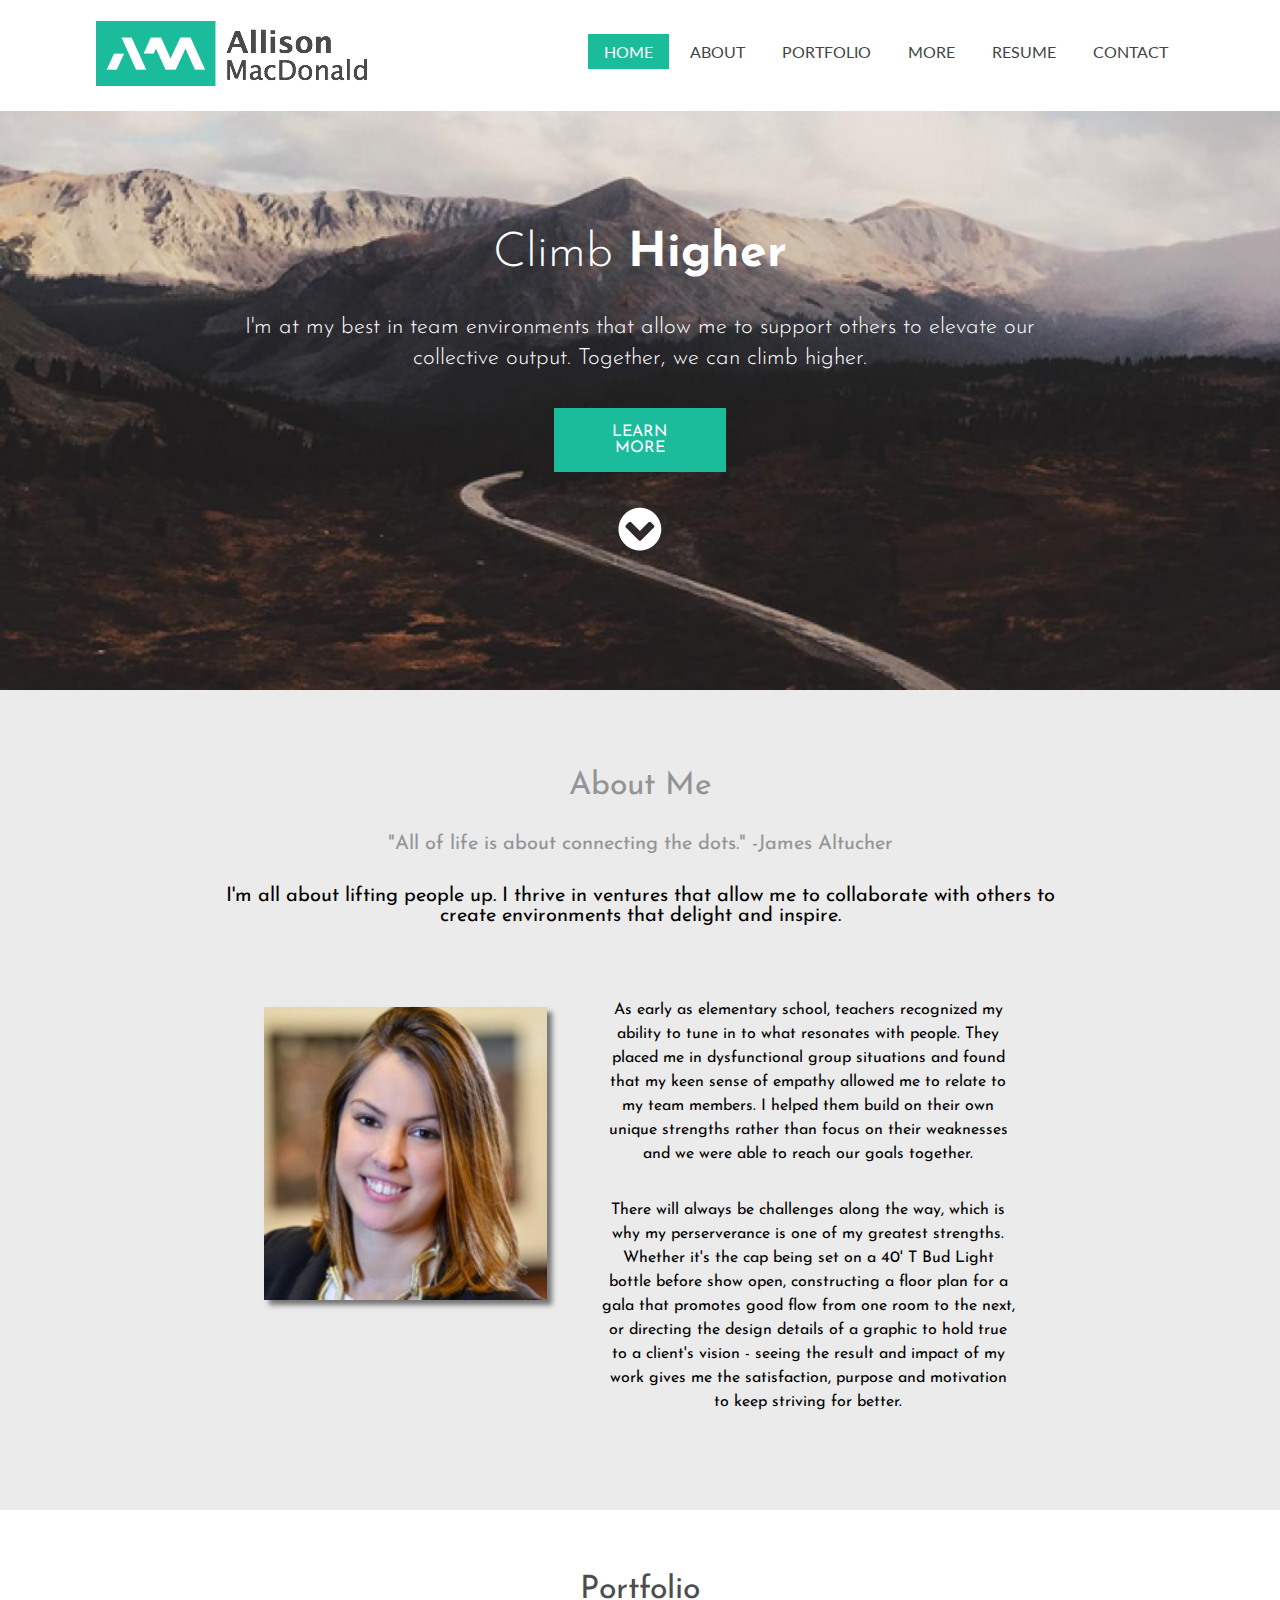
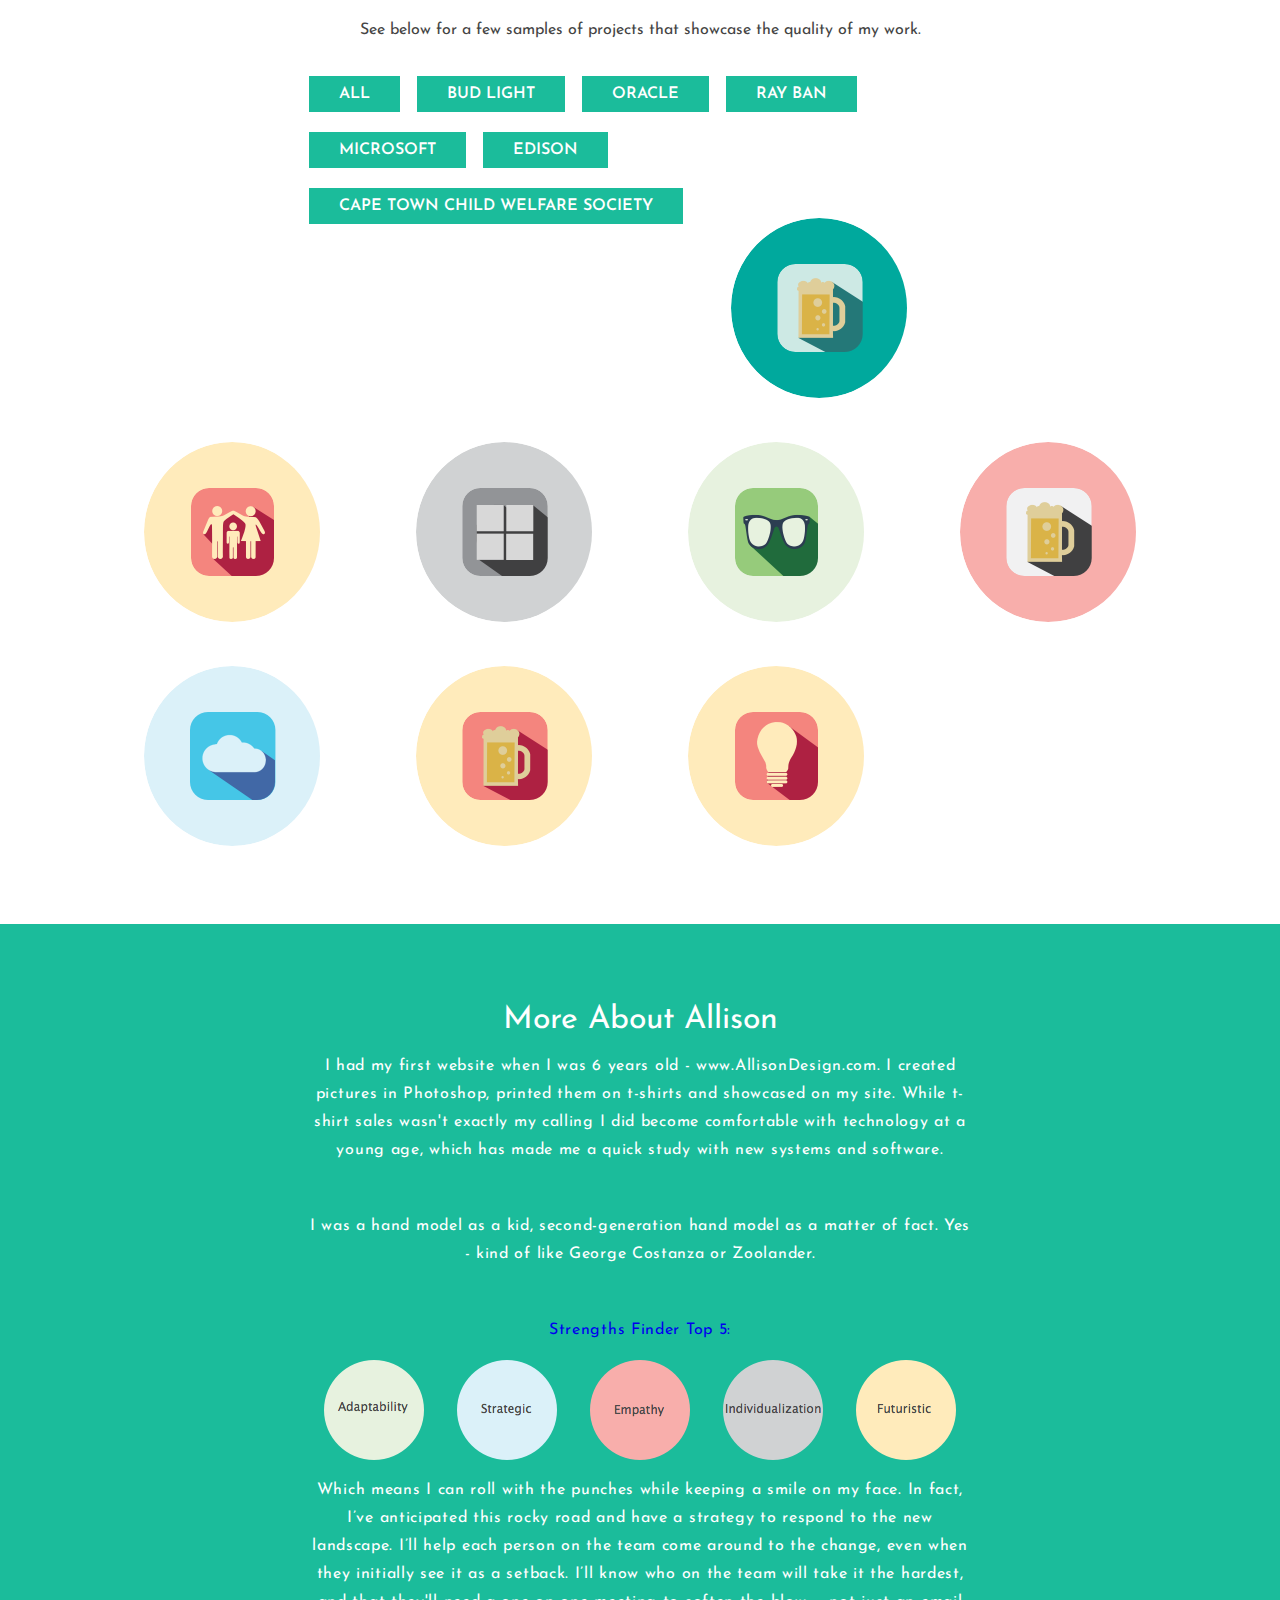
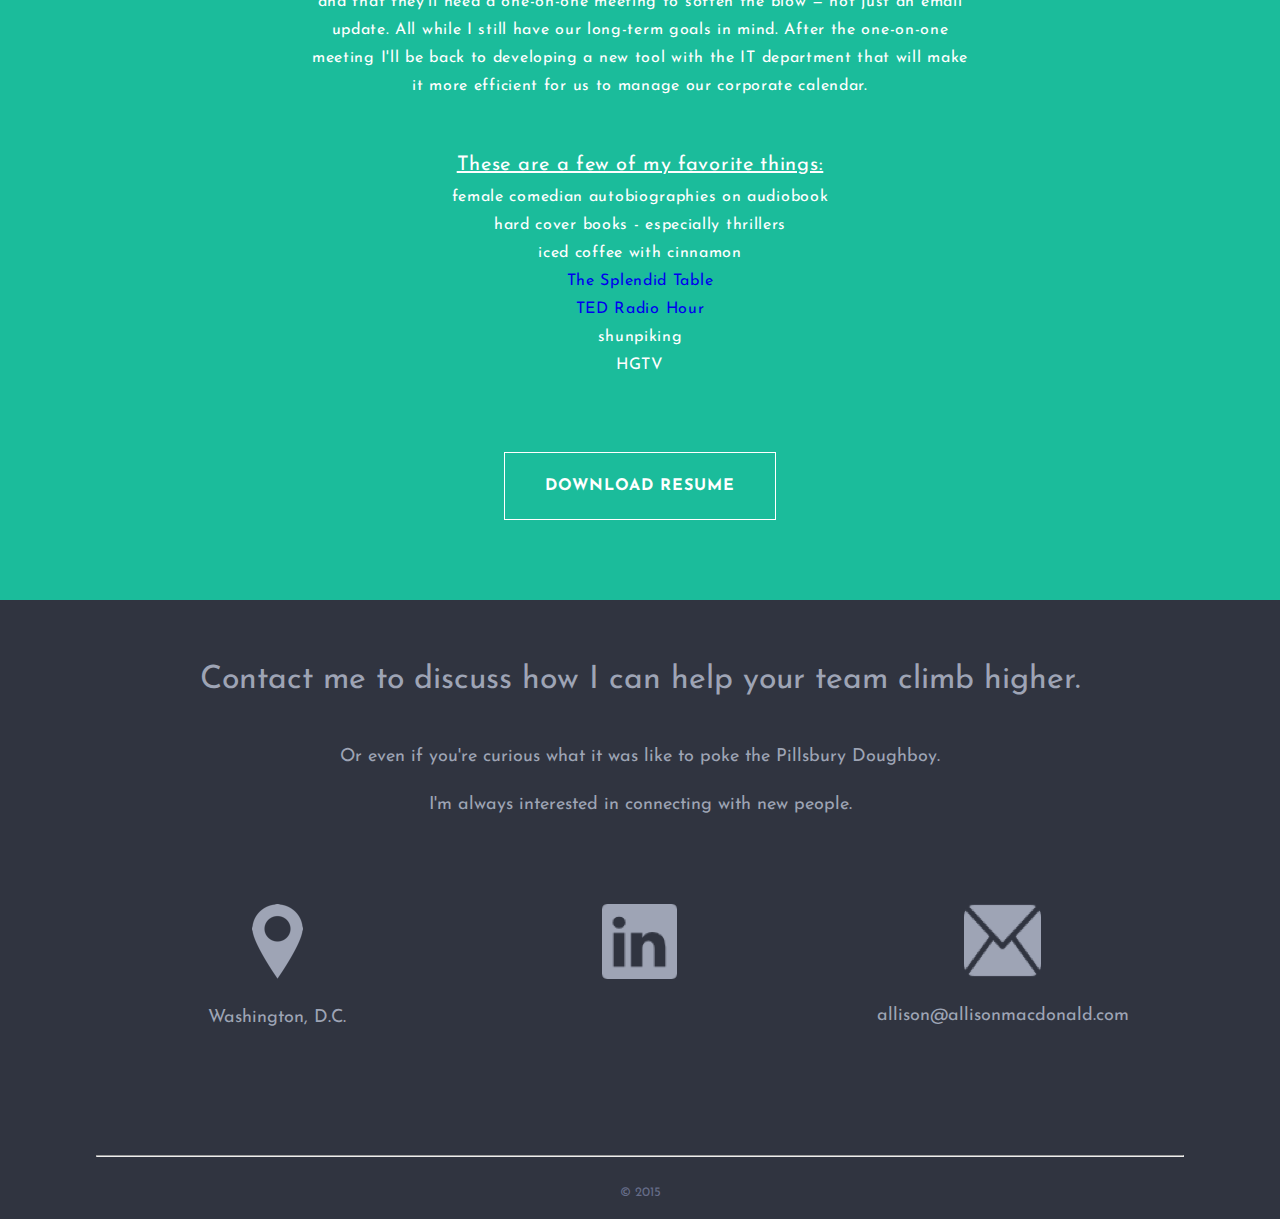
==== commit 7a6ebe2d: "added new icons, spacing adjustments" ====
--- a/index.html
+++ b/index.html
@@ -108,9 +108,19 @@
           });
         });
       </script>
+
 </head>
 
 <body>
+  <div id="fb-root"></div>
+<script>(function(d, s, id) {
+  var js, fjs = d.getElementsByTagName(s)[0];
+  if (d.getElementById(id)) return;
+  js = d.createElement(s); js.id = id;
+  js.src = "//connect.facebook.net/en_US/sdk.js#xfbml=1&version=v2.3";
+  fjs.parentNode.insertBefore(js, fjs);
+}(document, 'script', 'facebook-jssdk'));</script>
+
     <!-- start-header -->
         <div class="header_bg">
           <div class="wrap">
@@ -159,7 +169,7 @@
 
 
 <div class="about" id="about">
-  <div class="wrap">
+  <div class="wrap" style="width: 65%">
     <h2>About Me</h2>
     <p><span id="james_quote">"All of life is about connecting the dots." -James Altucher</span></p>
     <p><span id="my_quote">I'm all about lifting people up.  I thrive in ventures that allow me to collaborate with others to create environments that delight and inspire.</span></p>
@@ -212,6 +222,7 @@
               </div>
             </div>
 
+            <!--
             <div id="small-dialog4" class="mfp-hide">
               <div class="pop_up">
                 <h2>Whatever, USA - Crested Butte, CO</h2>
@@ -219,6 +230,7 @@
                 <p class="para">Two weeks prior to the event, the Hargrove team and crew arrived to build our scenery—everything from a 40’ T Bud Light bottle to a 16’ T neon lit boom box.  We soon learned the entire project was in jeopardy as the board of the town hadn’t approved hosting the event.  I partnered with our client to compose a Life Safety and Operations Plan, which the board ultimately cited as the main reason they voted in favor and the show went on.</p>
               </div>
             </div>
+            -->
 
             <div id="small-dialog5" class="mfp-hide">
               <div class="pop_up">
@@ -238,9 +250,14 @@
 
             <div id="small-dialog7" class="mfp-hide">
               <div class="pop_up">
-                <h2>ASAE Springtime - Walter E. Washington Convention Center, Washington, D.C.</h2>
-                <img src="images/photo10_atlanta.jpg" alt=""/>
-                <p class="para">I’ve honed my ability to handle multiple projects and competing deadlines.  Showcased here is the build I managed for the Atlanta Tourism Bureau, 1 of 4 exhibits I managed at this tradeshow.</p>
+                <h2>Oracle Open World - San Francisco, CA</h2>
+
+                 <!-- video code goes here -->
+                 <div class="fb-video" data-href="https://www.facebook.com/FacebookDevelopers/videos/10152454700553553/"
+  data-allowfullscreen="true" data-width="500"></div>
+
+
+                <p class="para"></p>
               </div>
             </div>
 
@@ -251,6 +268,7 @@
               </div>
             </div>
 
+            <!--
             <div id="small-dialog9" class="mfp-hide">
               <div class="pop_up">
                 <h2>House of Whatever Super Bowl - Phoenix, AZ</h2>
@@ -258,6 +276,7 @@
                 <p class="para">In less than 24 hours, we rebuilt the entire space that the Kongos and Nikki Minaj performed on during the first night, for Diplo to perform the next night.</p>
               </div>
             </div>
+            -->
 
             <div id="small-dialog10" class="mfp-hide">
               <div class="pop_up">
@@ -267,6 +286,7 @@
               </div>
             </div>
 
+            <!--
             <div id="small-dialog11" class="mfp-hide">
               <div class="pop_up">
                 <h2>House of Whatever Tour</h2>
@@ -274,7 +294,9 @@
                 <p class="para">We repurposed some of the elements from the House of Whatever into a scalable pop-up activation that could meet millennials at places they gravitate toward.  This set toured to Stagecoach, Hangouts Festival, CMA Festival, X Games, EDC New York, EDC Vegas and Lollapalooza.  At each stop, the pop-up was re-branded to keep in line with the Festival’s requirements and theme.</p>
               </div>
             </div>
-
+            -->
+
+            <!--
             <div id="small-dialog12" class="mfp-hide">
               <div class="pop_up">
                 <h2>Whatever, USA 2.0 - Catalina Island, CA</h2>
@@ -282,6 +304,7 @@
                 <p class="para"></p>
               </div>
             </div>
+            -->
 
 
           <!--end-mfp -->
@@ -291,90 +314,104 @@
           <div class="container">
             <h2>Portfolio</h2>
             <p>See below for a few samples of projects that showcase the quality of my work.</p>
-          <ul id="filters" class="clearfix">
-            <li><span class="filter active" data-filter="bud asae ray micro edi cape">All</span></li>
-            <li><span class="filter" data-filter="bud">Bud Light</span></li>
-            <li><span class="filter" data-filter="asae">ASAE Springtime</span></li>
-            <li><span class="filter" data-filter="ray">Ray Ban</span></li>
-            <li><span class="filter" data-filter="micro">Microsoft</span></li>
-            <li><span class="filter" data-filter="edi">Edison</span></li>
-            <li><span class="filter" data-filter="cape">Cape Town Child Welfare Society</span></li>
-          </ul>
+            <ul id="filters" class="clearfix">
+              <li><span class="filter active" data-filter="bud oracle ray micro edi cape">All</span></li>
+              <li><span class="filter" data-filter="bud">Bud Light</span></li>
+              <li><span class="filter" data-filter="oracle">Oracle</span></li>
+              <li><span class="filter" data-filter="ray">Ray Ban</span></li>
+              <li><span class="filter" data-filter="micro">Microsoft</span></li>
+              <li><span class="filter" data-filter="edi">Edison</span></li>
+              <li><span class="filter" data-filter="cape">Cape Town Child Welfare Society</span></li>
+            </ul>
       <div id="portfoliolist">
 
-      <div class="portfolio bud" data-cat="bud">
-        <div class="portfolio-wrapper">
-          <a class="popup-with-zoom-anim" href="#small-dialog1">
-            <ul class="ch-grid">
-              <li>
-                <div class="ch-item ch-img-1">
-                  <div class="ch-info">
-                    <img src="images/zoom-white.png"/>
-                    <h3>Bud Light</h3>
-                    <p><a href="#"><!-- couple put something here --></a></p>
-                  </div>
+
+
+
+            <div class="portfolio bud" data-cat="bud">
+              <div class="portfolio-wrapper">
+                <a class="popup-with-zoom-anim" href="#small-dialog1">
+                  <ul class="ch-grid">
+                    <li>
+                      <div class="ch-item ch-img-1">
+                        <div class="ch-info">
+                          <img src="images/zoom-white.png"/>
+                          <h3>Bud Light</h3>
+                          <p><a href="#"><!-- could put something here --></a></p>
+                        </div>
+                      </div>
+                    </li>
+                  </ul>
+                </a>
+              </div>
+            </div>
+
+
+
+            <div class="portfolio cape portfolio_col" data-cat="cape">
+              <div class="portfolio-wrapper">
+                <a class="popup-with-zoom-anim" href="#small-dialog2">
+                  <ul class="ch-grid">
+                    <li>
+                      <div class="ch-item ch-img-2">
+                        <div class="ch-info">
+                          <img src="images/zoom-white.png"/>
+                          <h3>Cape Town CWS</h3>
+                          <p><a href="#"></a></p>
+                        </div>
+                      </div>
+                    </li>
+                  </ul>
+                </a>
+              </div>
+            </div>
+
+
+
+            <div class="hide">
+              <div class="portfolio micro portfolio_col" data-cat="micro">
+                <div class="portfolio-wrapper">
+                  <a class="popup-with-zoom-anim" href="#small-dialog3">
+                    <ul class="ch-grid">
+                      <li>
+                        <div class="ch-item ch-img-3">
+                          <div class="ch-info">
+                            <img src="images/zoom-white.png"/>
+                            <h3>Microsoft</h3>
+                            <p><a href="#"></a></p>
+                          </div>
+                        </div>
+                      </li>
+                    </ul>
+                  </a>
                 </div>
-              </li>
-            </ul>
-          </a>
-        </div>
-      </div>
-
-      <div class="portfolio cape" data-cat="cape">
-        <div class="portfolio-wrapper">
-          <a class="popup-with-zoom-anim" href="#small-dialog2">
-            <ul class="ch-grid">
-              <li>
-                <div class="ch-item ch-img-2">
-                  <div class="ch-info">
-                    <img src="images/zoom-white.png"/>
-                    <h3>Cape Town CWS</h3>
-                    <p><a href="#"></a></p>
-                  </div>
-                </div>
-              </li>
-            </ul>
-          </a>
-        </div>
-      </div>
-
-      <div class="hide">
-        <div class="portfolio micro" data-cat="micro">
-          <div class="portfolio-wrapper">
-            <a class="popup-with-zoom-anim" href="#small-dialog3">
-              <ul class="ch-grid">
-                <li>
-                  <div class="ch-item ch-img-3">
-                    <div class="ch-info">
-                      <img src="images/zoom-white.png"/>
-                      <h3>Microsoft</h3>
-                      <p><a href="#"></a></p>
-                    </div>
-                  </div>
-                </li>
-              </ul>
-            </a>
-          </div>
-        </div>
-      </div>
-
-      <div class="portfolio bud" data-cat="bud">
-        <div class="portfolio-wrapper">
-          <a class="popup-with-zoom-anim" href="#small-dialog4">
-            <ul class="ch-grid">
-              <li>
-                <div class="ch-item ch-img-4">
-                  <div class="ch-info">
-                    <img src="images/zoom-white.png"/>
-                    <h3>Bud Light</h3>
-                    <p><a href="#"></a></p>
-                  </div>
-                </div>
-              </li>
-            </ul>
-          </a>
-        </div>
-      </div>
+              </div>
+            </div>
+
+
+          <!--
+          <div class="portfolio_col">
+            <div class="portfolio bud portfolio_col" data-cat="bud">
+              <div class="portfolio-wrapper">
+                <a class="popup-with-zoom-anim" href="#small-dialog4">
+                  <ul class="ch-grid">
+                    <li>
+                      <div class="ch-item ch-img-4">
+                        <div class="ch-info">
+                          <img src="images/zoom-white.png"/>
+                          <h3>Bud Light</h3>
+                          <p><a href="#"></a></p>
+                        </div>
+                      </div>
+                    </li>
+                  </ul>
+                </a>
+              </div>
+            </div>
+          </div>
+          -->
+
+
 
       <div class="hide">
         <div class="portfolio ray" data-cat="ray">
@@ -417,7 +454,7 @@
       </div>
 
       <div>
-        <div class="portfolio asae" data-cat="asae">
+        <div class="portfolio oracle" data-cat="oracle">
           <div class="portfolio-wrapper">
             <a class="popup-with-zoom-anim" href="#small-dialog7">
               <ul class="ch-grid">
@@ -425,7 +462,7 @@
                   <div class="ch-item ch-img-7">
                     <div class="ch-info">
                       <img src="images/zoom-white.png"/>
-                      <h3>ASAE Springtime</h3>
+                      <h3>Oracle</h3>
                       <p><a href="#"></a></p>
                     </div>
                   </div>
@@ -456,6 +493,7 @@
         </div>
       </div>
 
+      <!--
       <div class="portfolio bud" data-cat="bud">
         <div class="portfolio-wrapper">
           <a class="popup-with-zoom-anim" href="#small-dialog9">
@@ -473,6 +511,7 @@
           </a>
         </div>
       </div>
+      -->
 
       <div class="portfolio edi" data-cat="edi">
         <div class="portfolio-wrapper">
@@ -492,6 +531,7 @@
         </div>
       </div>
 
+      <!--
       <div class="hide">
         <div class="portfolio bud" data-cat="bud">
           <div class="portfolio-wrapper">
@@ -511,7 +551,9 @@
           </div>
         </div>
       </div>
-
+      -->
+
+      <!--
       <div class="portfolio bud" data-cat="bud">
         <div class="portfolio-wrapper">
           <a class="popup-with-zoom-anim" href="#small-dialog12">
@@ -529,6 +571,7 @@
           </a>
         </div>
       </div>
+      -->
 
     </div>
   </div><!-- container -->
@@ -549,14 +592,35 @@
 
 <!-- start resume -->
 <div class="resume" id="more">
-  <div class="wrap">
+  <div class="wrap" style="width: 65%">
     <div class="more">
       <h2>More About Allison</h2>
       <p>I had my first website when I was 6 years old - www.AllisonDesign.com.  I created pictures in Photoshop, printed them on t-shirts and showcased on my site.  While t-shirt sales wasn't exactly my calling I did become comfortable with technology at a young age, which has made me a quick study with new systems and software.</p>
 
       <p>I was a hand model as a kid, second-generation hand model as a matter of fact.  Yes - kind of like George Costanza or Zoolander.</p>
 
-      <p><a href="http://www.strengthsfinder.com/home.aspx" target="_blank">Strengths Finder Top 5:</a> Adaptability, Strategic, Empathy, Individualization, and Futuristic</p>
+      <p style="padding-bottom: 1em"><a href="http://www.strengthsfinder.com/home.aspx" target="_blank">Strengths Finder Top 5:</a></p>
+        <div class="row">
+          <div class="strength_col">
+            <img src="images/strength1.png" class="strength-icons">
+          </div>
+
+          <div class="strength_col">
+            <img src="images/strength2.png" class="strength-icons">
+          </div>
+
+          <div class="strength_col">
+            <img src="images/strength3.png" class="strength-icons">
+          </div>
+
+          <div class="strength_col">
+            <img src="images/strength4.png" class="strength-icons">
+          </div>
+
+          <div class="strength_col">
+            <img src="images/strength5.png" class="strength-icons">
+          </div>
+        </div>
 
       <p>Which means I can roll with the punches while keeping a smile on my face.  In fact, I’ve anticipated this rocky road and have a strategy to respond to the new landscape.  I’ll help each person on the team come around to the change, even when they initially see it as a setback.  I’ll know who on the team will take it the hardest, and that they'll need a one-on-one meeting to soften the blow — not just an email update.  All while I still have our long-term goals in mind.  After the one-on-one meeting I'll be back to developing a new tool with the IT department that will make it more efficient for us to manage our corporate calendar.</p>
 
--- a/css/style.css
+++ b/css/style.css
@@ -104,6 +104,13 @@
 	padding-bottom: 120px;
 }
 
+.strength_col {
+	width: 20%;
+	margin:	auto;
+	float: left;
+	margin-bottom: 1em;
+}
+
 .wide_col {
 	width: 66.66%;
 	margin: auto;
@@ -116,7 +123,7 @@
 	width: 34%;
 	margin:	auto;
 	float: left;
-	padding-top: 40px;
+	padding-top: 65px;
 	padding-bottom: 0px;
 	padding-left: 40px;
 }
@@ -147,6 +154,12 @@
 	display: block;
 }
 
+.strength-icons {
+	max-width: 100%;
+	margin: auto;
+	display: block;
+}
+
 /************end-nav***********/
 /* start slider */
 .slider_bg{
@@ -306,7 +319,7 @@
 .resume p{
 	color:#fff;
 	font-size:1em;
-	padding-bottom: 4em;
+	padding-bottom: 3em;
 	letter-spacing: .7px;
 	line-height: 1.75;
 }
@@ -373,7 +386,7 @@
 .about p{
 	color:#000;
 	font-size:1em;
-	padding-bottom: 3em;
+	padding-bottom: 1em;
 	padding-top: 1em;
 }
 .about-grids
--- a/css/imgeffect.css
+++ b/css/imgeffect.css
@@ -35,7 +35,7 @@
 	background-image: url(../images/icon6.png);
 }
 .ch-img-7 {
-	background-image: url(../images/icon7.png);
+	background-image: url(../images/icon13.png);
 }
 
 .ch-img-8 {
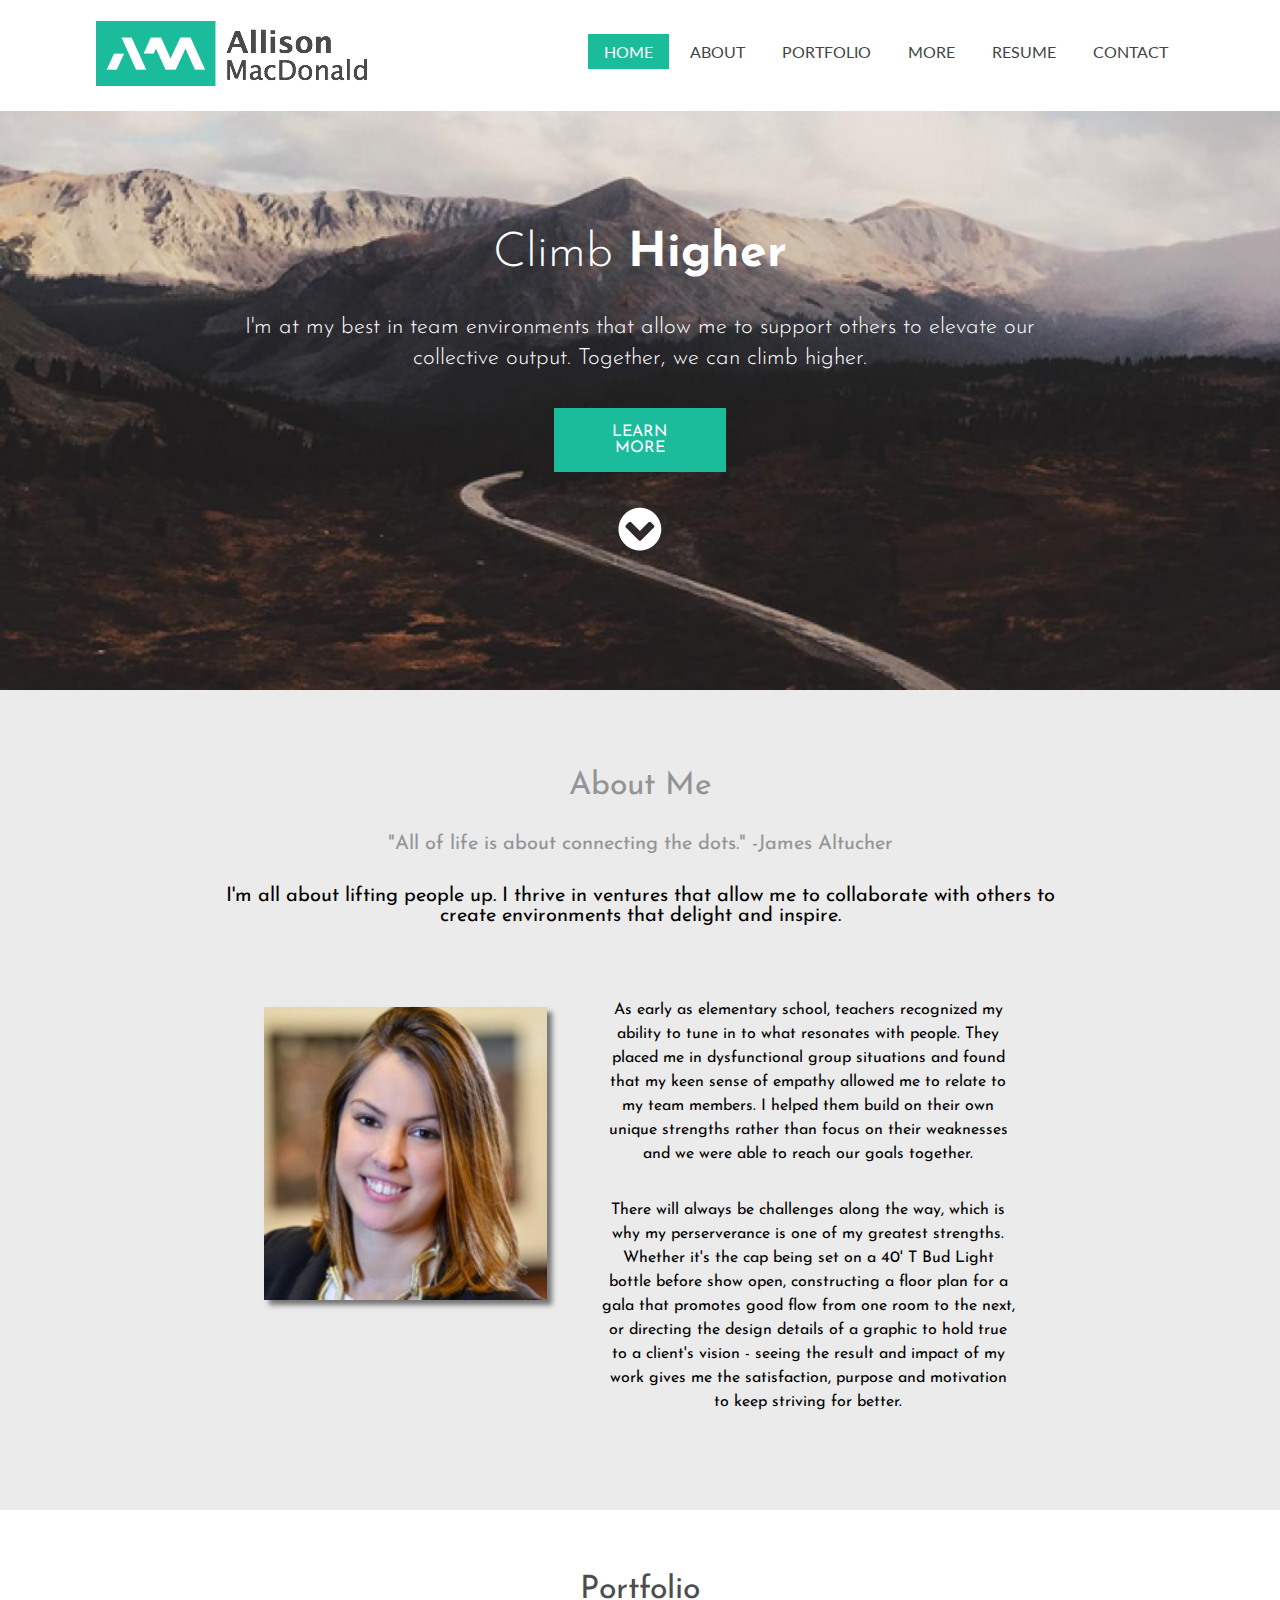
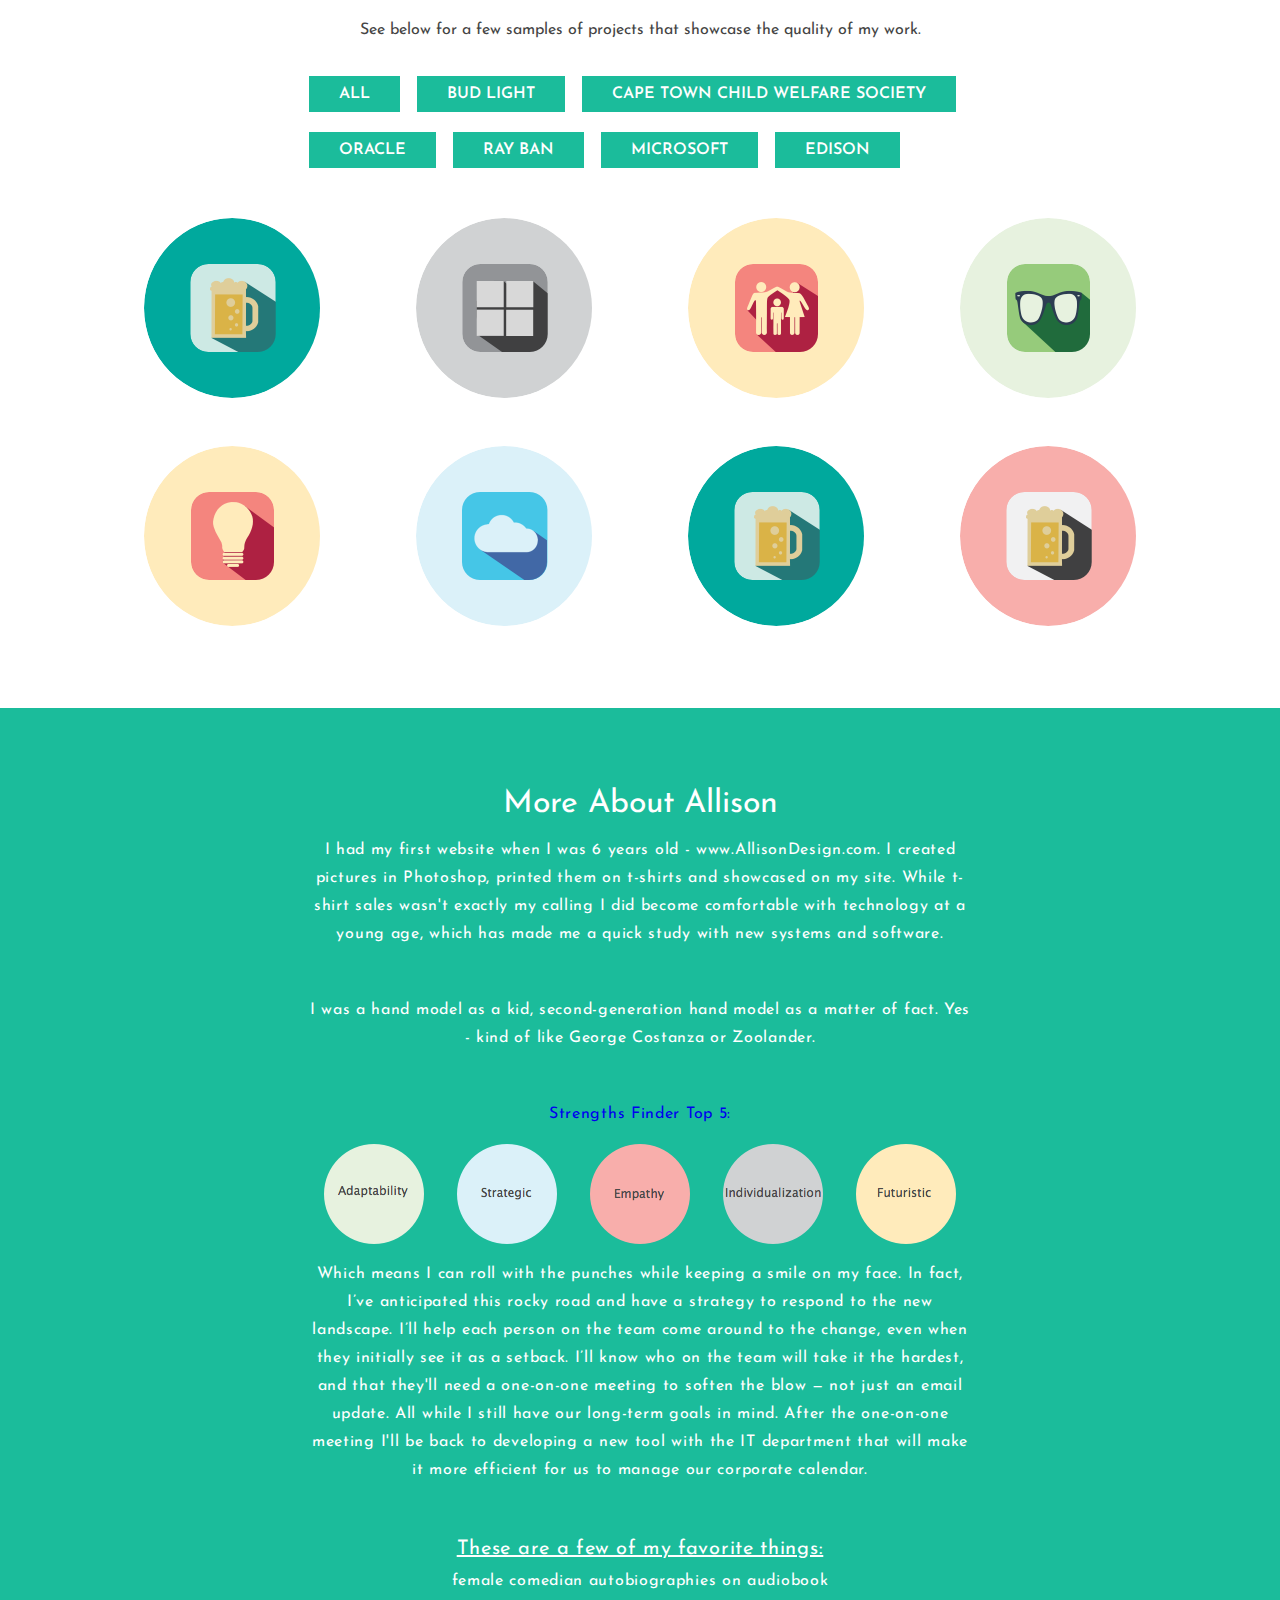
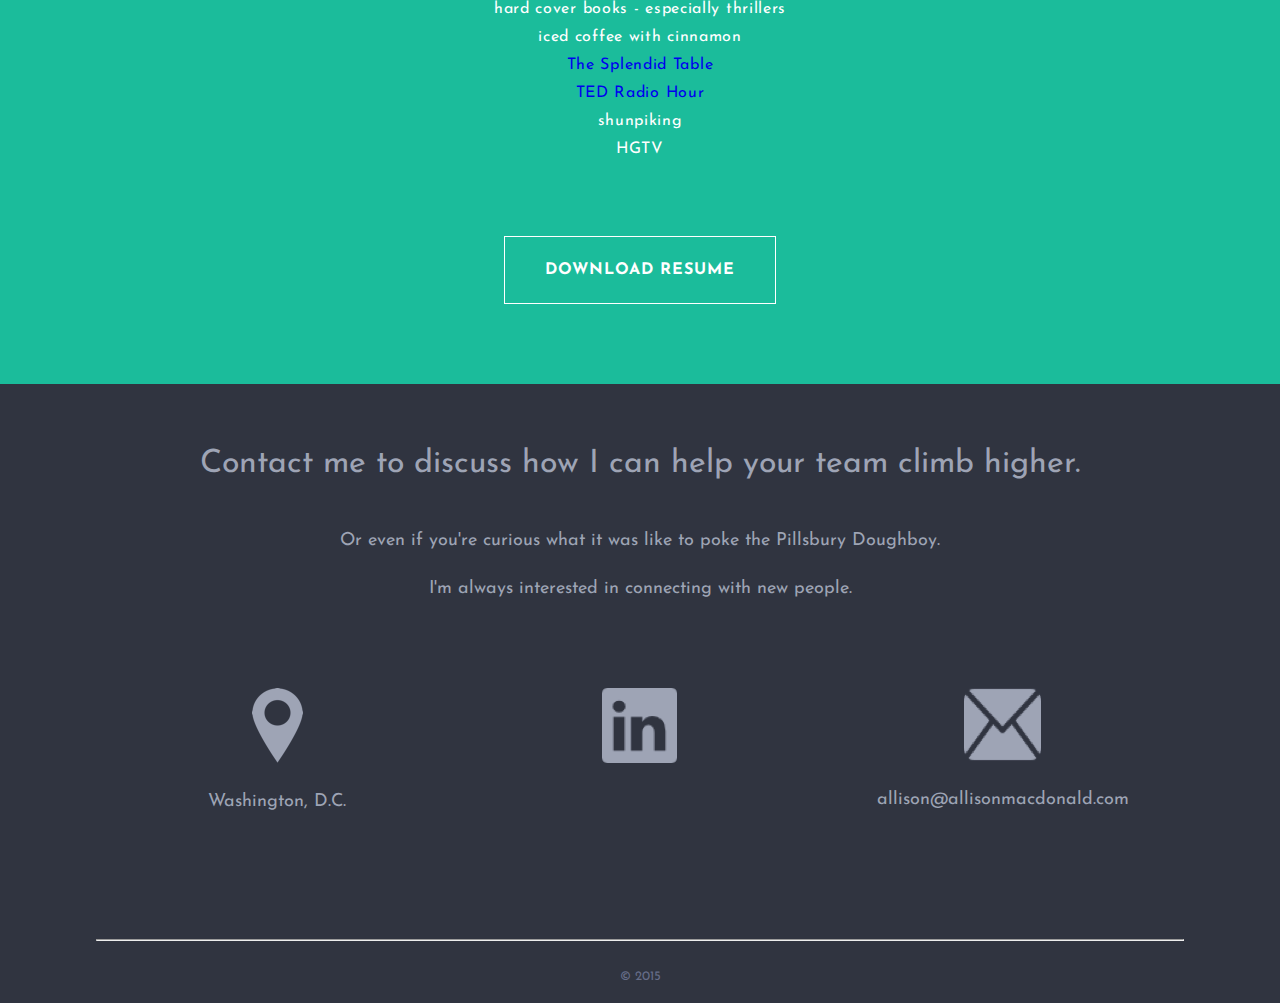
==== commit 78d9a17c: "fixed weird row issue" ====
--- a/index.html
+++ b/index.html
@@ -253,8 +253,7 @@
                 <h2>Oracle Open World - San Francisco, CA</h2>
 
                  <!-- video code goes here -->
-                 <div class="fb-video" data-href="https://www.facebook.com/FacebookDevelopers/videos/10152454700553553/"
-  data-allowfullscreen="true" data-width="500"></div>
+                 <div id="fb-root"></div><script>(function(d, s, id) {  var js, fjs = d.getElementsByTagName(s)[0];  if (d.getElementById(id)) return;  js = d.createElement(s); js.id = id;  js.src = "//connect.facebook.net/en_US/sdk.js#xfbml=1&version=v2.3";  fjs.parentNode.insertBefore(js, fjs);}(document, 'script', 'facebook-jssdk'));</script><div class="fb-video" data-allowfullscreen="1" data-href="/OracleOpenWorld/videos/vb.126461805681/10153679034920682/?type=3"><div class="fb-xfbml-parse-ignore"><blockquote cite="https://www.facebook.com/OracleOpenWorld/videos/10153679034920682/"><a href="https://www.facebook.com/OracleOpenWorld/videos/10153679034920682/">The Story of the Cloud</a><p>Are you ready to see yourself #InTheCloud? Become immersed in an interactive art installation and a moment of relaxation, hidden within the heart of the city. Experience it Sunday after 11am, as Oracle OpenWorld brings the cloud to life.</p>Posted by <a href="https://www.facebook.com/OracleOpenWorld/">Oracle OpenWorld</a> on Saturday, October 24, 2015</blockquote></div></div>
 
 
                 <p class="para"></p>
@@ -314,19 +313,22 @@
           <div class="container">
             <h2>Portfolio</h2>
             <p>See below for a few samples of projects that showcase the quality of my work.</p>
-            <ul id="filters" class="clearfix">
-              <li><span class="filter active" data-filter="bud oracle ray micro edi cape">All</span></li>
-              <li><span class="filter" data-filter="bud">Bud Light</span></li>
-              <li><span class="filter" data-filter="oracle">Oracle</span></li>
-              <li><span class="filter" data-filter="ray">Ray Ban</span></li>
-              <li><span class="filter" data-filter="micro">Microsoft</span></li>
-              <li><span class="filter" data-filter="edi">Edison</span></li>
-              <li><span class="filter" data-filter="cape">Cape Town Child Welfare Society</span></li>
-            </ul>
+            <div class="row">
+              <ul id="filters" class="clearfix">
+                <li><span class="filter active" data-filter="bud oracle ray micro edi cape">All</span></li>
+                <li><span class="filter" data-filter="bud">Bud Light</span></li>
+                <li><span class="filter" data-filter="cape">Cape Town Child Welfare Society</span></li>
+                <li><span class="filter" data-filter="oracle">Oracle</span></li>
+                <li><span class="filter" data-filter="ray">Ray Ban</span></li>
+                <li><span class="filter" data-filter="micro">Microsoft</span></li>
+                <li><span class="filter" data-filter="edi">Edison</span></li>
+              </ul>
+            </div>
       <div id="portfoliolist">
 
 
 
+          <div class="portfolio_row">
 
             <div class="portfolio bud" data-cat="bud">
               <div class="portfolio-wrapper">
@@ -348,28 +350,7 @@
 
 
 
-            <div class="portfolio cape portfolio_col" data-cat="cape">
-              <div class="portfolio-wrapper">
-                <a class="popup-with-zoom-anim" href="#small-dialog2">
-                  <ul class="ch-grid">
-                    <li>
-                      <div class="ch-item ch-img-2">
-                        <div class="ch-info">
-                          <img src="images/zoom-white.png"/>
-                          <h3>Cape Town CWS</h3>
-                          <p><a href="#"></a></p>
-                        </div>
-                      </div>
-                    </li>
-                  </ul>
-                </a>
-              </div>
-            </div>
-
-
-
-            <div class="hide">
-              <div class="portfolio micro portfolio_col" data-cat="micro">
+            <div class="portfolio micro" data-cat="micro">
                 <div class="portfolio-wrapper">
                   <a class="popup-with-zoom-anim" href="#small-dialog3">
                     <ul class="ch-grid">
@@ -386,20 +367,17 @@
                   </a>
                 </div>
               </div>
-            </div>
-
-
-          <!--
-          <div class="portfolio_col">
-            <div class="portfolio bud portfolio_col" data-cat="bud">
+
+
+            <div class="portfolio cape" data-cat="cape">
               <div class="portfolio-wrapper">
-                <a class="popup-with-zoom-anim" href="#small-dialog4">
+                <a class="popup-with-zoom-anim" href="#small-dialog2">
                   <ul class="ch-grid">
                     <li>
-                      <div class="ch-item ch-img-4">
+                      <div class="ch-item ch-img-2">
                         <div class="ch-info">
                           <img src="images/zoom-white.png"/>
-                          <h3>Bud Light</h3>
+                          <h3>Cape Town CWS</h3>
                           <p><a href="#"></a></p>
                         </div>
                       </div>
@@ -408,21 +386,66 @@
                 </a>
               </div>
             </div>
-          </div>
-          -->
-
-
-
-      <div class="hide">
-        <div class="portfolio ray" data-cat="ray">
+
+
+            <!--
+            <div class="portfolio_col">
+              <div class="portfolio bud portfolio_col" data-cat="bud">
+                <div class="portfolio-wrapper">
+                  <a class="popup-with-zoom-anim" href="#small-dialog4">
+                    <ul class="ch-grid">
+                      <li>
+                        <div class="ch-item ch-img-4">
+                          <div class="ch-info">
+                            <img src="images/zoom-white.png"/>
+                            <h3>Bud Light</h3>
+                            <p><a href="#"></a></p>
+                          </div>
+                        </div>
+                      </li>
+                    </ul>
+                  </a>
+                </div>
+              </div>
+            </div>
+            -->
+
+
+
+
+            <div class="portfolio ray" data-cat="ray">
+              <div class="portfolio-wrapper">
+                <a class="popup-with-zoom-anim" href="#small-dialog5">
+                  <ul class="ch-grid">
+                    <li>
+                      <div class="ch-item ch-img-5">
+                        <div class="ch-info">
+                          <img src="images/zoom-white.png"/>
+                          <h3>Ray Ban</h3>
+                          <p><a href="#"></a></p>
+                        </div>
+                      </div>
+                    </li>
+                  </ul>
+                </a>
+              </div>
+            </div>
+
+      </div> <!-- row -->
+
+
+      <div class="portfolio_row">
+
+
+        <div class="portfolio edi" data-cat="edi">
           <div class="portfolio-wrapper">
-            <a class="popup-with-zoom-anim" href="#small-dialog5">
+            <a class="popup-with-zoom-anim" href="#small-dialog10">
               <ul class="ch-grid">
                 <li>
-                  <div class="ch-item ch-img-5">
+                  <div class="ch-item ch-img-10">
                     <div class="ch-info">
                       <img src="images/zoom-white.png"/>
-                      <h3>Ray Ban</h3>
+                      <h3>Edison</h3>
                       <p><a href="#"></a></p>
                     </div>
                   </div>
@@ -431,9 +454,66 @@
             </a>
           </div>
         </div>
-      </div>
-
-      <div class="hide">
+
+
+        <div class="portfolio oracle" data-cat="oracle">
+          <div class="portfolio-wrapper">
+            <a class="popup-with-zoom-anim" href="#small-dialog7">
+              <ul class="ch-grid">
+                <li>
+                  <div class="ch-item ch-img-7">
+                    <div class="ch-info">
+                      <img src="images/zoom-white.png"/>
+                      <h3>Oracle</h3>
+                      <p><a href="#"></a></p>
+                    </div>
+                  </div>
+                </li>
+              </ul>
+            </a>
+          </div>
+        </div>
+
+
+        <div class="portfolio bud" data-cat="bud" id="hide">
+          <div class="portfolio-wrapper">
+            <a class="popup-with-zoom-anim" href="#small-dialog8">
+              <ul class="ch-grid">
+                <li>
+                  <div class="ch-item ch-img-1">
+                    <div class="ch-info">
+                      <img src="images/zoom-white.png"/>
+                      <h3>Bud Light</h3>
+                      <p><a href="#"></a></p>
+                    </div>
+                  </div>
+                </li>
+              </ul>
+            </a>
+          </div>
+        </div>
+
+
+        <!--
+        <div class="portfolio bud" data-cat="bud">
+          <div class="portfolio-wrapper">
+            <a class="popup-with-zoom-anim" href="#small-dialog9">
+              <ul class="ch-grid">
+                <li>
+                  <div class="ch-item ch-img-1">
+                    <div class="ch-info">
+                      <img src="images/zoom-white.png"/>
+                      <h3>Bud Light</h3>
+                      <p><a href="#"></a></p>
+                    </div>
+                  </div>
+                </li>
+              </ul>
+            </a>
+          </div>
+        </div>
+        -->
+
         <div class="portfolio bud" data-cat="bud">
           <div class="portfolio-wrapper">
             <a class="popup-with-zoom-anim" href="#small-dialog6">
@@ -451,85 +531,8 @@
             </a>
           </div>
         </div>
-      </div>
-
-      <div>
-        <div class="portfolio oracle" data-cat="oracle">
-          <div class="portfolio-wrapper">
-            <a class="popup-with-zoom-anim" href="#small-dialog7">
-              <ul class="ch-grid">
-                <li>
-                  <div class="ch-item ch-img-7">
-                    <div class="ch-info">
-                      <img src="images/zoom-white.png"/>
-                      <h3>Oracle</h3>
-                      <p><a href="#"></a></p>
-                    </div>
-                  </div>
-                </li>
-              </ul>
-            </a>
-          </div>
-        </div>
-      </div>
-
-      <div>
-        <div class="portfolio bud" data-cat="bud" id="hide">
-          <div class="portfolio-wrapper">
-            <a class="popup-with-zoom-anim" href="#small-dialog8">
-              <ul class="ch-grid">
-                <li>
-                  <div class="ch-item ch-img-8">
-                    <div class="ch-info">
-                      <img src="images/zoom-white.png"/>
-                      <h3>Bud Light</h3>
-                      <p><a href="#"></a></p>
-                    </div>
-                  </div>
-                </li>
-              </ul>
-            </a>
-          </div>
-        </div>
-      </div>
-
-      <!--
-      <div class="portfolio bud" data-cat="bud">
-        <div class="portfolio-wrapper">
-          <a class="popup-with-zoom-anim" href="#small-dialog9">
-            <ul class="ch-grid">
-              <li>
-                <div class="ch-item ch-img-1">
-                  <div class="ch-info">
-                    <img src="images/zoom-white.png"/>
-                    <h3>Bud Light</h3>
-                    <p><a href="#"></a></p>
-                  </div>
-                </div>
-              </li>
-            </ul>
-          </a>
-        </div>
-      </div>
-      -->
-
-      <div class="portfolio edi" data-cat="edi">
-        <div class="portfolio-wrapper">
-          <a class="popup-with-zoom-anim" href="#small-dialog10">
-            <ul class="ch-grid">
-              <li>
-                <div class="ch-item ch-img-10">
-                  <div class="ch-info">
-                    <img src="images/zoom-white.png"/>
-                    <h3>Edison</h3>
-                    <p><a href="#"></a></p>
-                  </div>
-                </div>
-              </li>
-            </ul>
-          </a>
-        </div>
-      </div>
+
+      </div>  <!-- row -->
 
       <!--
       <div class="hide">
--- a/css/style.css
+++ b/css/style.css
@@ -291,6 +291,12 @@
 	display: none;
 	float: left;
 }
+
+.portfolio_row {
+	display: inline-block;
+	width: 100%;
+}
+
 .portfolio-wrapper {
 	overflow:hidden;
 	position: relative !important;
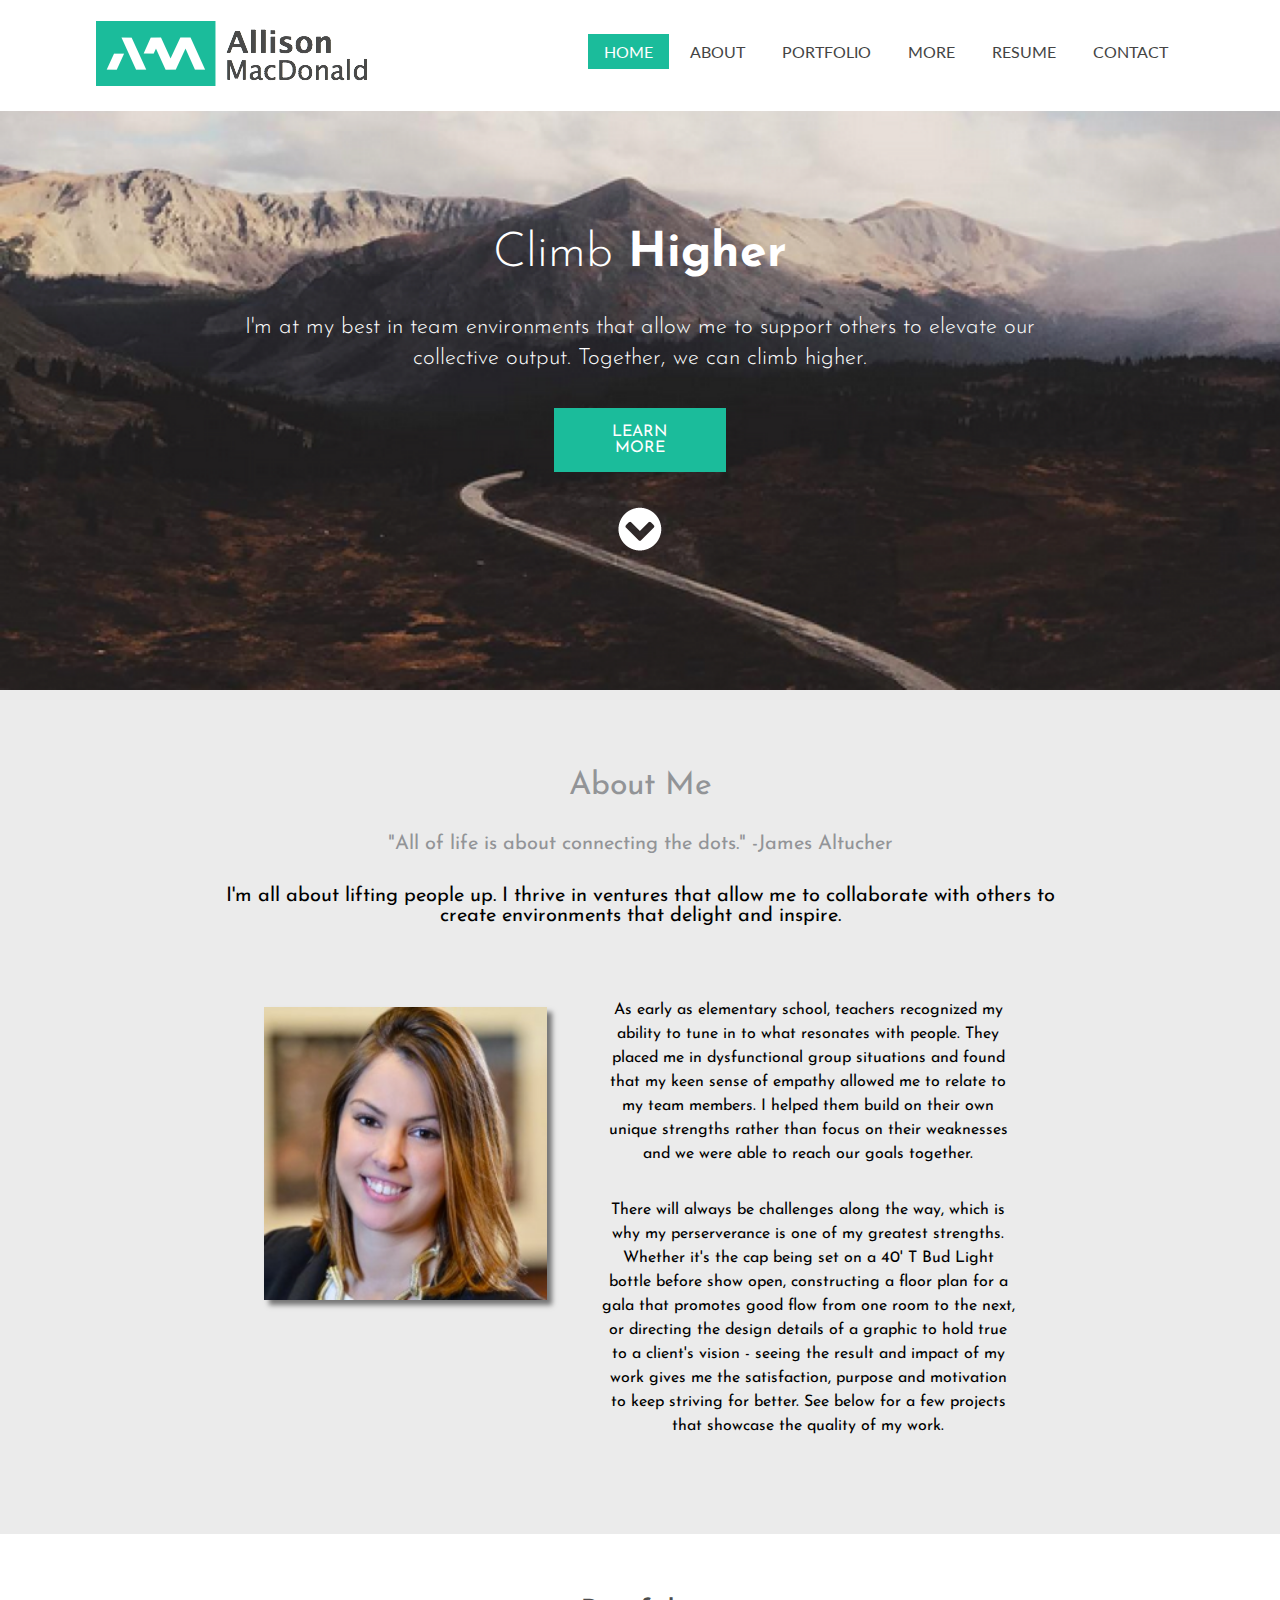
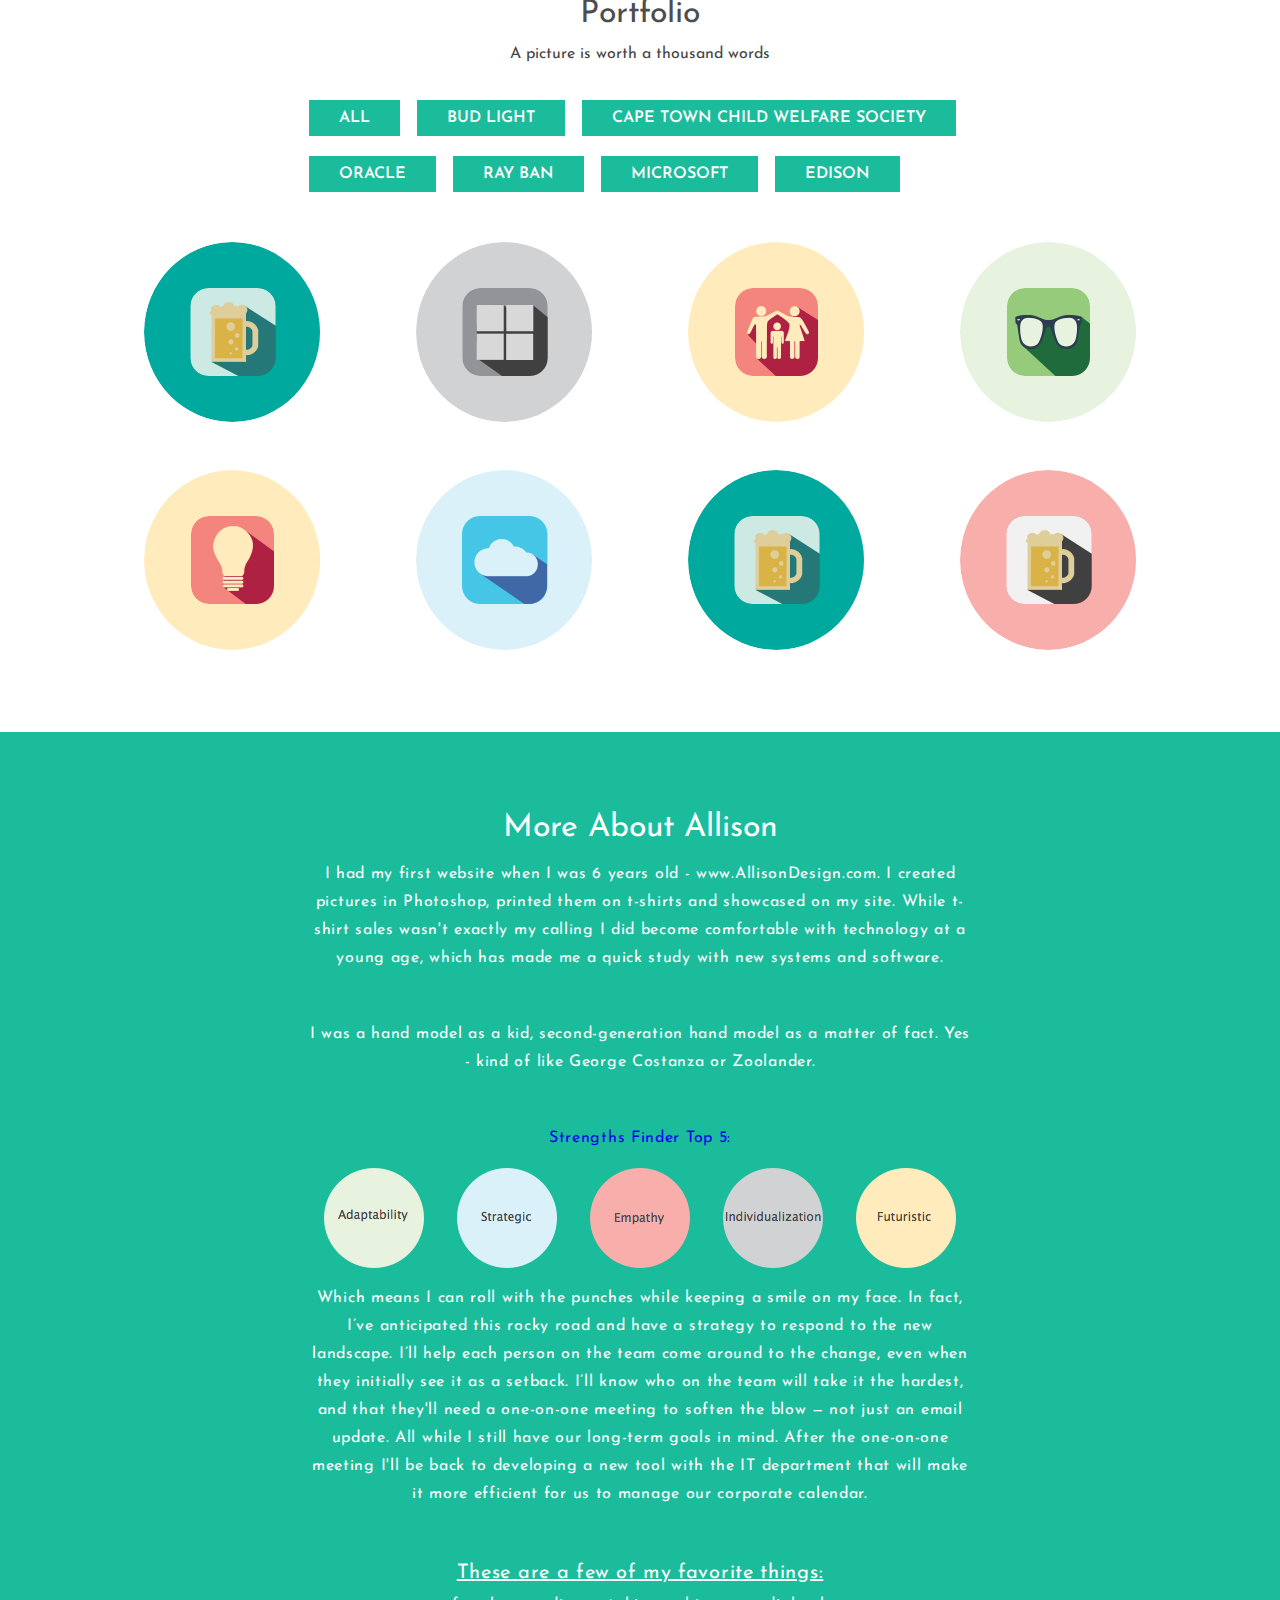
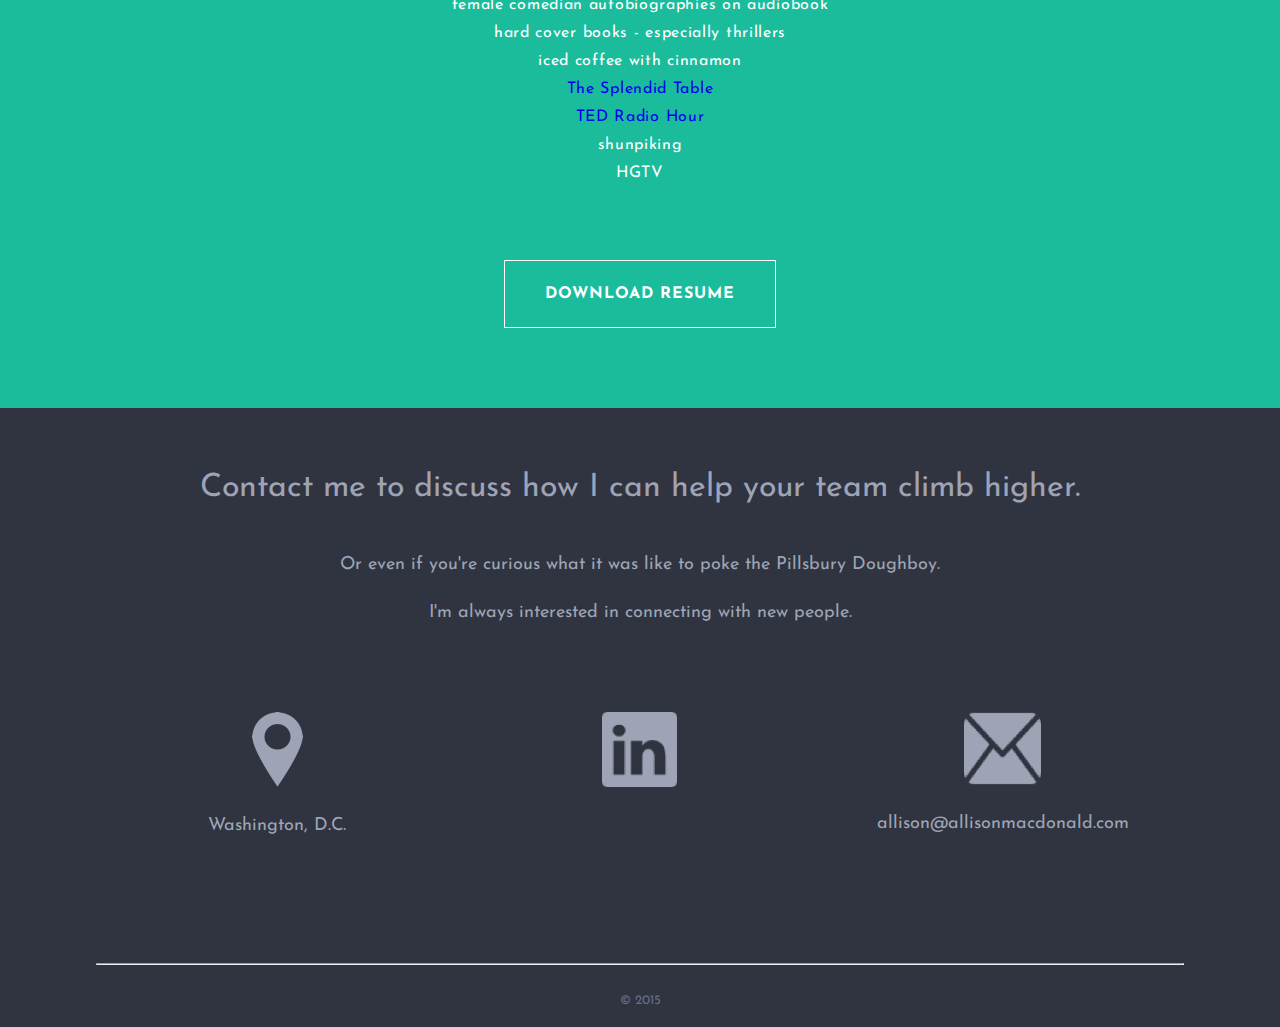
==== commit b4ef01ce: "small copy changes" ====
--- a/index.html
+++ b/index.html
@@ -14,16 +14,7 @@
 <head>
 <link rel='shortcut icon' href='favicon.ico' type='image/x-icon'/ >
 <link href='https://fonts.googleapis.com/css?family=Josefin+Sans:100,300,400,700,900' rel='stylesheet' type='text/css'>
-<link rel="icon" type="image/png" href="/favicon-32x32.png" sizes="32x32">
-<link rel="icon" type="image/png" href="/android-chrome-192x192.png" sizes="192x192">
-<link rel="icon" type="image/png" href="/favicon-96x96.png" sizes="96x96">
-<link rel="icon" type="image/png" href="/favicon-16x16.png" sizes="16x16">
-
-<link rel="manifest" href="/manifest.json">
-<link rel="mask-icon" href="/safari-pinned-tab.svg" color="#1bbc9b">
-<meta name="msapplication-TileColor" content="#da532c">
-<meta name="msapplication-TileImage" content="/mstile-144x144.png">
-<meta name="theme-color" content="#ffffff">
+
 <title>Allison MacDonald</title>
 <meta http-equiv="Content-Type" content="text/html; charset=utf-8" />
 <meta name="viewport" content="width=device-width, initial-scale=1, maximum-scale=1">
@@ -182,7 +173,7 @@
 
       <div class="wide_about_col">
           <p>As early as elementary school, teachers recognized my ability to tune in to what resonates with people.  They placed me in dysfunctional group situations and found that my keen sense of empathy allowed me to relate to my team members. I helped them build on their own unique strengths rather than focus on their weaknesses and we were able to reach our goals together.</p>
-          <p>There will always be challenges along the way, which is why my perserverance is one of my greatest strengths.  Whether it's the cap being set on a 40' T Bud Light bottle before show open, constructing a floor plan for a gala that promotes good flow from one room to the next, or directing the design details of a graphic to hold true to a client's vision - seeing the result and impact of my work gives me the satisfaction, purpose and motivation to keep striving for better.</p>
+          <p>There will always be challenges along the way, which is why my perserverance is one of my greatest strengths.  Whether it's the cap being set on a 40' T Bud Light bottle before show open, constructing a floor plan for a gala that promotes good flow from one room to the next, or directing the design details of a graphic to hold true to a client's vision - seeing the result and impact of my work gives me the satisfaction, purpose and motivation to keep striving for better.  See below for a few projects that showcase the quality of my work.</p>
       </div>
 
     </div>
@@ -210,7 +201,7 @@
               <div class="pop_up">
                 <h2>Cape Town Child Welfare Society - Cape Town, South Africa</h2>
                 <img src="images/photo12_capetown.jpg" alt=""/>
-                <p class="para">While assigned to the Community Development department, I saw that a decline in donor retention had caused such a significant lack of funding they’d shut down some of their most valuable programs.  Many donors complained they weren’t informed about where their money went.  I requested to be assigned to both Marketing & Funding and Community Development to help solve this problem.  Within my 3 month term, I facilitated the design and implementation of a quarterly newsletter featuring stories about current programs, quotes from community members and profiles of employees.</p>
+                <p class="para">While assigned to the Community Development department, I saw that a decline in donor retention had caused such a significant lack of funding they’d shut down some of their most valuable programs.  Many donors complained they weren’t informed about where their money went.  I requested to be assigned to both Marketing & Funding and Community Development to help solve this problem.  Within my 3 month term, I facilitated the design and implementation of a quarterly newsletter featuring stories about current programs, quotes from community members and employee profiles.</p>
               </div>
             </div>
 
@@ -253,7 +244,7 @@
                 <h2>Oracle Open World - San Francisco, CA</h2>
 
                  <!-- video code goes here -->
-                 <div id="fb-root"></div><script>(function(d, s, id) {  var js, fjs = d.getElementsByTagName(s)[0];  if (d.getElementById(id)) return;  js = d.createElement(s); js.id = id;  js.src = "//connect.facebook.net/en_US/sdk.js#xfbml=1&version=v2.3";  fjs.parentNode.insertBefore(js, fjs);}(document, 'script', 'facebook-jssdk'));</script><div class="fb-video" data-allowfullscreen="1" data-href="/OracleOpenWorld/videos/vb.126461805681/10153679034920682/?type=3"><div class="fb-xfbml-parse-ignore"><blockquote cite="https://www.facebook.com/OracleOpenWorld/videos/10153679034920682/"><a href="https://www.facebook.com/OracleOpenWorld/videos/10153679034920682/">The Story of the Cloud</a><p>Are you ready to see yourself #InTheCloud? Become immersed in an interactive art installation and a moment of relaxation, hidden within the heart of the city. Experience it Sunday after 11am, as Oracle OpenWorld brings the cloud to life.</p>Posted by <a href="https://www.facebook.com/OracleOpenWorld/">Oracle OpenWorld</a> on Saturday, October 24, 2015</blockquote></div></div>
+                 <iframe class="video" width="560" height="315" src="https://www.youtube.com/embed/kXtCI1fOhM0" frameborder="0" allowfullscreen></iframe>
 
 
                 <p class="para"></p>
@@ -312,7 +303,7 @@
           <div class="clear"> </div>
           <div class="container">
             <h2>Portfolio</h2>
-            <p>See below for a few samples of projects that showcase the quality of my work.</p>
+            <p>A picture is worth a thousand words</p>
             <div class="row">
               <ul id="filters" class="clearfix">
                 <li><span class="filter active" data-filter="bud oracle ray micro edi cape">All</span></li>
